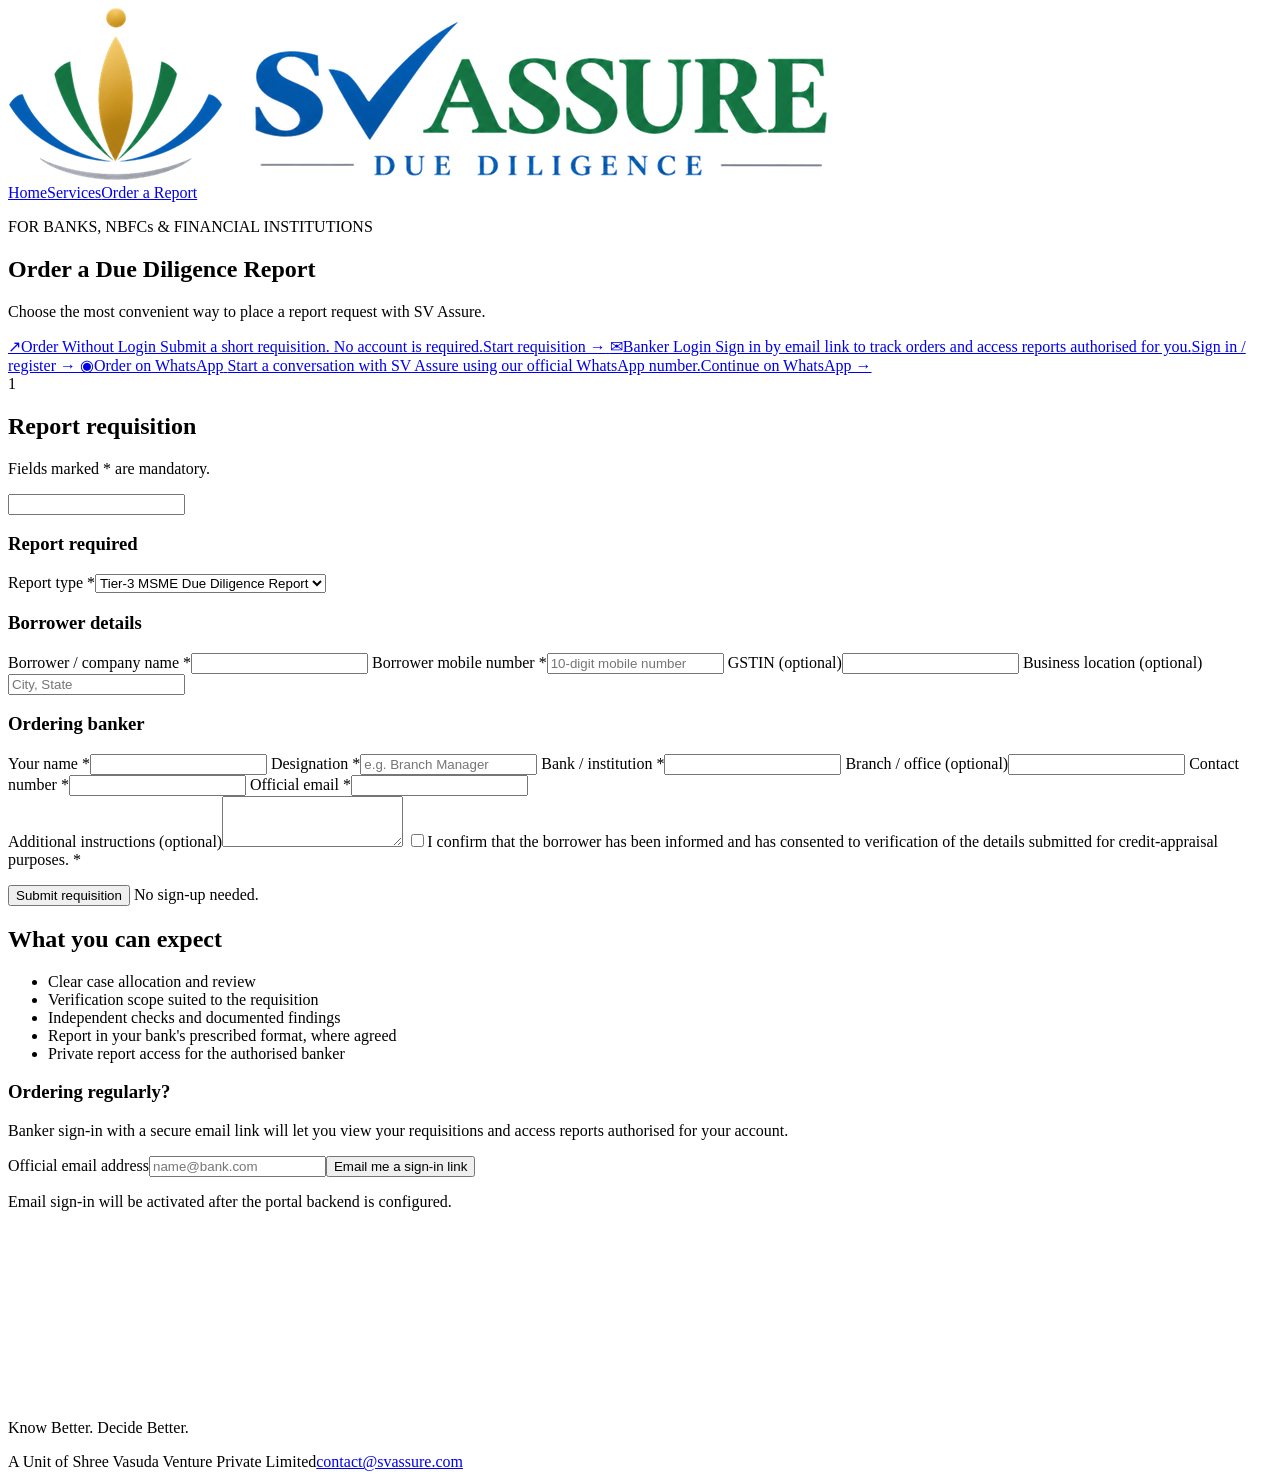
==== order-report/index.html @ 4f7fcf0b "Add SV Assure report ordering portal page" ====
<!doctype html>
<html lang="en">
<head>
<meta charset="utf-8">
<meta name="viewport" content="width=device-width,initial-scale=1">
<meta name="theme-color" content="#0B5CA5">
<title>Order a Report | SV Assure</title>
<meta name="description" content="Order an MSME due diligence report from SV Assure. For banks, NBFCs and financial institutions.">
<link rel="icon" href="../assets/mark.png">
<link rel="stylesheet" href="./portal.css">
</head>
<body>
<header class="site-header">
  <a class="brand" href="/" aria-label="SV Assure home"><img src="../assets/logo-h.png" alt="SV Assure"></a>
  <nav><a href="/">Home</a><a href="/services.html">Services</a><a class="nav-cta" href="/order-report/">Order a Report</a></nav>
</header>
<main>
  <section class="intro">
    <p class="eyebrow">FOR BANKS, NBFCs &amp; FINANCIAL INSTITUTIONS</p>
    <h1>Order a Due Diligence Report</h1>
    <p>Choose the most convenient way to place a report request with SV Assure.</p>
  </section>
  <section class="options" aria-label="Ordering options">
    <a class="option featured" href="#order-form">
      <span class="option-icon" aria-hidden="true">↗</span><span class="option-title">Order Without Login</span>
      <span class="option-copy">Submit a short requisition. No account is required.</span><span class="option-link">Start requisition →</span>
    </a>
    <a class="option" href="#banker-login">
      <span class="option-icon" aria-hidden="true">✉</span><span class="option-title">Banker Login</span>
      <span class="option-copy">Sign in by email link to track orders and access reports authorised for you.</span><span class="option-link">Sign in / register →</span>
    </a>
    <a class="option" href="https://wa.me/919974165193?text=Hello%20SV%20Assure%2C%20I%20would%20like%20to%20order%20a%20Tier-3%20MSME%20Due%20Diligence%20Report.%20Please%20guide%20me%20on%20the%20details%20required." target="_blank" rel="noopener">
      <span class="option-icon" aria-hidden="true">◉</span><span class="option-title">Order on WhatsApp</span>
      <span class="option-copy">Start a conversation with SV Assure using our official WhatsApp number.</span><span class="option-link">Continue on WhatsApp →</span>
    </a>
  </section>
  <section class="form-layout" id="order-form">
    <div class="form-card">
      <div class="section-heading"><span class="step">1</span><div><h2>Report requisition</h2><p>Fields marked * are mandatory.</p></div></div>
      <form id="requisition-form">
        <input class="hp" name="website" tabindex="-1" autocomplete="off" aria-hidden="true">
        <h3>Report required</h3>
        <label>Report type *<select name="reportType" required><option value="Tier-3 MSME Due Diligence Report">Tier-3 MSME Due Diligence Report</option></select></label>
        <h3>Borrower details</h3>
        <div class="fields">
          <label>Borrower / company name *<input name="borrowerName" required maxlength="200" autocomplete="organization"></label>
          <label>Borrower mobile number *<input name="borrowerMobile" required inputmode="tel" maxlength="16" placeholder="10-digit mobile number"></label>
          <label>GSTIN (optional)<input name="gstin" maxlength="15" autocapitalize="characters"></label>
          <label>Business location (optional)<input name="location" maxlength="180" placeholder="City, State"></label>
        </div>
        <h3>Ordering banker</h3>
        <div class="fields">
          <label>Your name *<input name="bankerName" required maxlength="120" autocomplete="name"></label>
          <label>Designation *<input name="designation" required maxlength="120" placeholder="e.g. Branch Manager"></label>
          <label>Bank / institution *<input name="bankName" required maxlength="160" autocomplete="organization"></label>
          <label>Branch / office (optional)<input name="branch" maxlength="160"></label>
          <label>Contact number *<input name="bankerMobile" required inputmode="tel" maxlength="16" autocomplete="tel"></label>
          <label>Official email *<input name="bankerEmail" type="email" required maxlength="200" autocomplete="email"></label>
        </div>
        <label>Additional instructions (optional)<textarea name="remarks" maxlength="1500" rows="3"></textarea></label>
        <label class="consent"><input type="checkbox" name="consent" required><span>I confirm that the borrower has been informed and has consented to verification of the details submitted for credit-appraisal purposes. *</span></label>
        <p id="form-message" class="form-message" role="status" aria-live="polite"></p>
        <button class="button primary" id="submit-button" type="submit">Submit requisition</button>
        <span class="subtext">No sign-up needed.</span>
      </form>
      <div id="success-panel" class="success-panel" hidden><span class="success-mark">✓</span><h2>Requisition received</h2><p>Your reference number is:</p><strong id="reference-number"></strong><p>SV Assure will review your request and contact you. Please retain the reference number.</p><a href="#order-form" class="button secondary" id="new-order">Place another order</a></div>
    </div>
    <aside class="side-card">
      <h2>What you can expect</h2>
      <ul><li>Clear case allocation and review</li><li>Verification scope suited to the requisition</li><li>Independent checks and documented findings</li><li>Report in your bank's prescribed format, where agreed</li><li>Private report access for the authorised banker</li></ul>
      <div class="login-box" id="banker-login"><h3>Ordering regularly?</h3><p>Banker sign-in with a secure email link will let you view your requisitions and access reports authorised for your account.</p><form id="login-form"><label>Official email address<input type="email" name="email" required placeholder="name@bank.com"></label><button class="button secondary" type="submit">Email me a sign-in link</button><p id="login-message" class="form-message" role="status" aria-live="polite"></p></form><p class="subtext">Email sign-in will be activated after the portal backend is configured.</p></div>
    </aside>
  </section>
</main>
<footer><img src="../assets/logo-h-white.png" alt="SV Assure"><p>Know Better. Decide Better.</p><span>A Unit of Shree Vasuda Venture Private Limited</span><a href="mailto:contact@svassure.com">contact@svassure.com</a></footer>
<script src="./portal.js" defer></script>
</body></html>
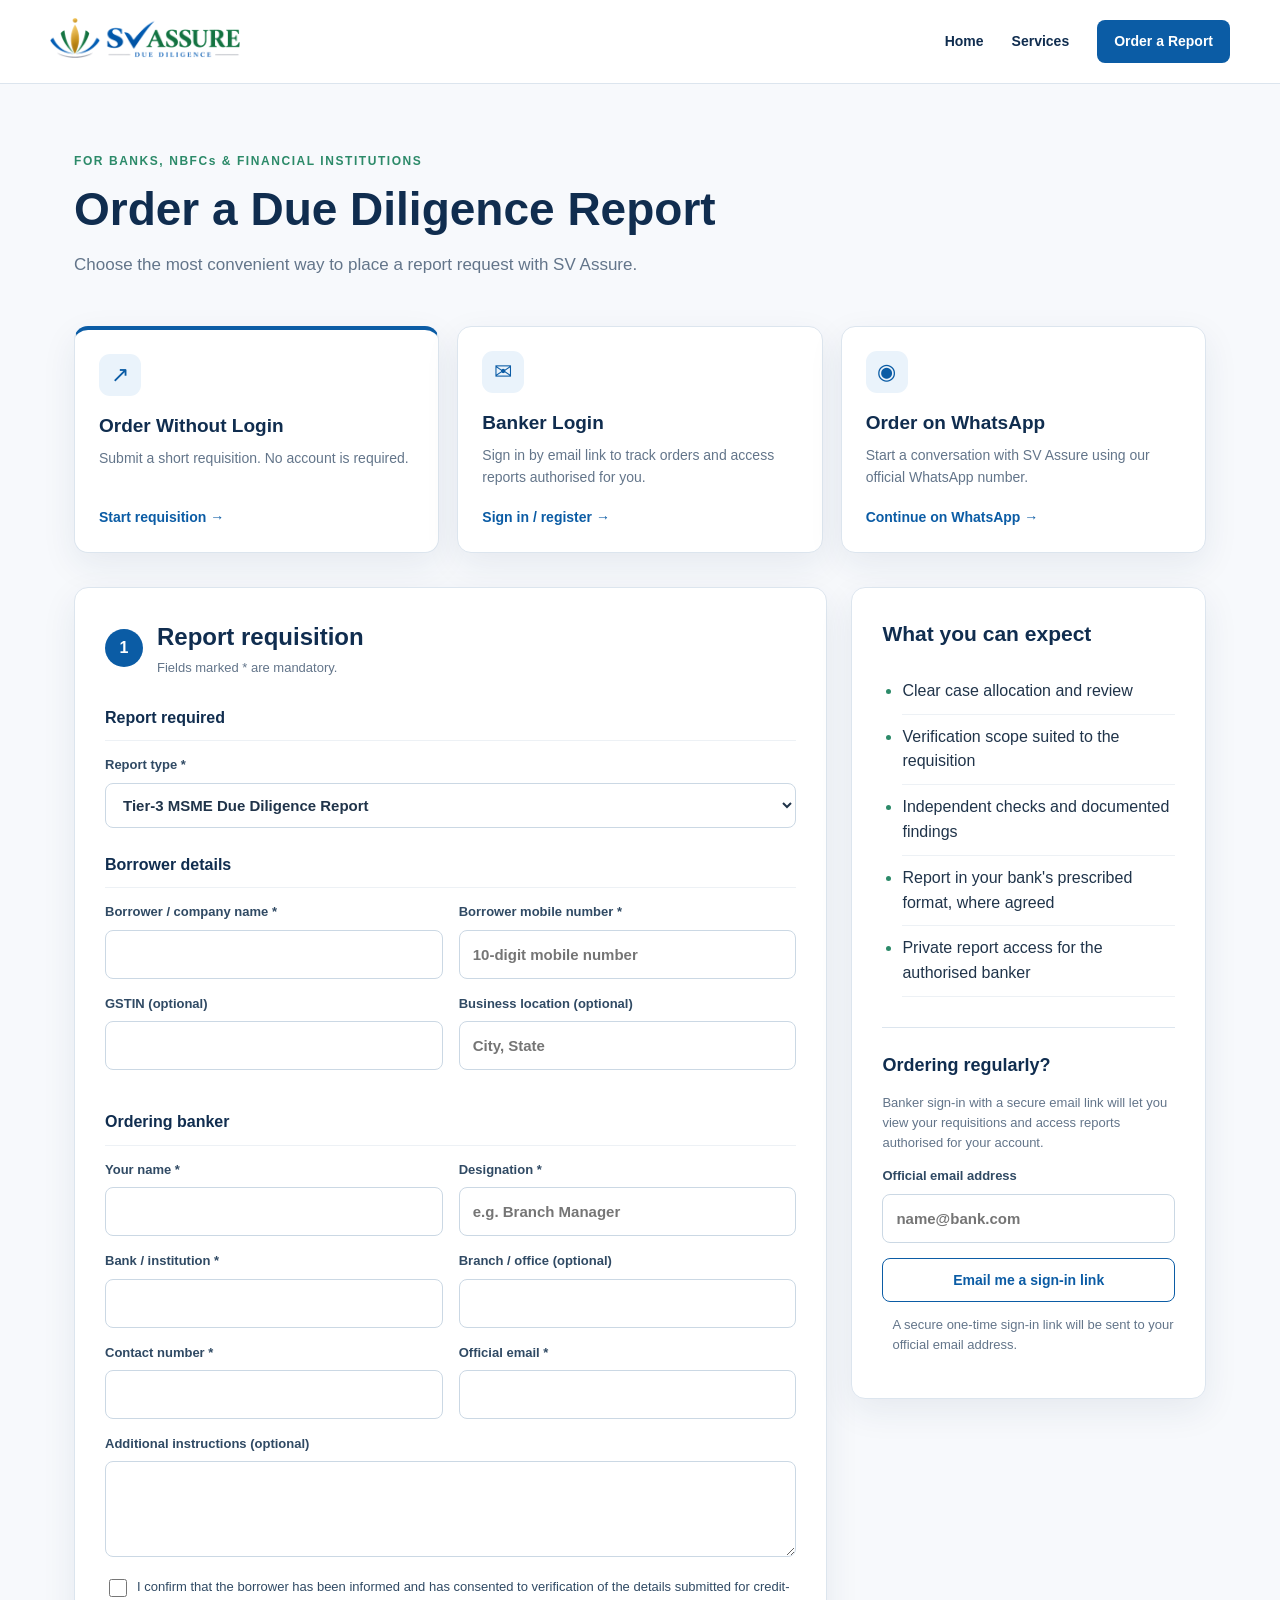
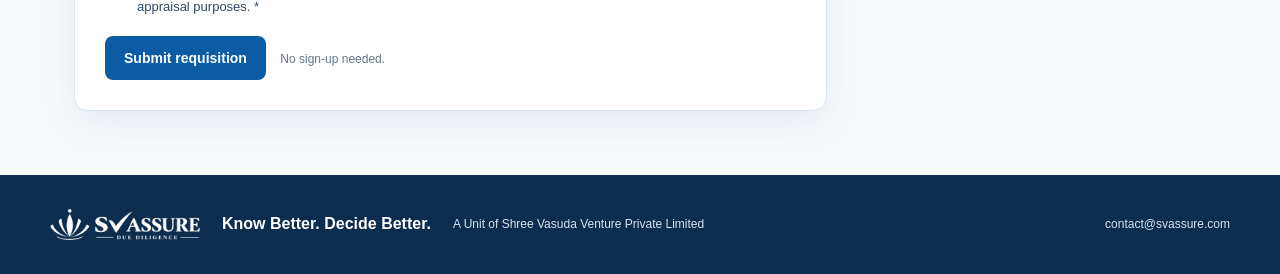
==== commit 0eefb113: "Update banker sign-in status copy" ====
--- a/order-report/index.html
+++ b/order-report/index.html
@@ -68,7 +68,7 @@
     <aside class="side-card">
       <h2>What you can expect</h2>
       <ul><li>Clear case allocation and review</li><li>Verification scope suited to the requisition</li><li>Independent checks and documented findings</li><li>Report in your bank's prescribed format, where agreed</li><li>Private report access for the authorised banker</li></ul>
-      <div class="login-box" id="banker-login"><h3>Ordering regularly?</h3><p>Banker sign-in with a secure email link will let you view your requisitions and access reports authorised for your account.</p><form id="login-form"><label>Official email address<input type="email" name="email" required placeholder="name@bank.com"></label><button class="button secondary" type="submit">Email me a sign-in link</button><p id="login-message" class="form-message" role="status" aria-live="polite"></p></form><p class="subtext">Email sign-in will be activated after the portal backend is configured.</p></div>
+      <div class="login-box" id="banker-login"><h3>Ordering regularly?</h3><p>Banker sign-in with a secure email link will let you view your requisitions and access reports authorised for your account.</p><form id="login-form"><label>Official email address<input type="email" name="email" required placeholder="name@bank.com"></label><button class="button secondary" type="submit">Email me a sign-in link</button><p id="login-message" class="form-message" role="status" aria-live="polite"></p></form><p class="subtext">A secure one-time sign-in link will be sent to your official email address.</p></div>
     </aside>
   </section>
 </main>
--- a/order-report/portal.css
+++ b/order-report/portal.css
@@ -0,0 +1 @@
+:root{--blue:#0b5ca5;--navy:#102d4f;--green:#2c8a69;--ink:#20344a;--muted:#63758a;--line:#dce5ee;--soft:#f4f8fb;--white:#fff;--shadow:0 12px 35px rgba(20,55,85,.08)}*{box-sizing:border-box}html{scroll-behavior:smooth}body{margin:0;color:var(--ink);font-family:Arial,Helvetica,sans-serif;background:#f7f9fc;line-height:1.55}.site-header{height:84px;background:#fff;border-bottom:1px solid var(--line);display:flex;align-items:center;justify-content:space-between;padding:0 max(24px,calc((100vw - 1180px)/2));gap:24px}.brand img{width:190px;max-height:54px;object-fit:contain;object-position:left center}.site-header nav{display:flex;align-items:center;gap:28px}.site-header nav a{color:var(--navy);font-weight:600;text-decoration:none;font-size:14px}.site-header nav .nav-cta{background:var(--blue);color:white;border-radius:8px;padding:11px 17px}.intro{max-width:1180px;margin:0 auto;padding:56px 24px 30px}.eyebrow{font-size:12px;letter-spacing:.13em;color:var(--green);font-weight:700}.intro h1{font-size:clamp(30px,4vw,46px);line-height:1.15;color:var(--navy);margin:12px 0}.intro>p:last-child{color:var(--muted);font-size:17px;max-width:700px}.options{max-width:1180px;margin:0 auto;padding:0 24px 34px;display:grid;grid-template-columns:repeat(3,1fr);gap:18px}.option{background:#fff;border:1px solid var(--line);border-radius:14px;padding:24px;display:flex;flex-direction:column;align-items:flex-start;min-height:218px;text-decoration:none;color:inherit;box-shadow:var(--shadow);transition:transform .15s,border-color .15s}.option:hover{transform:translateY(-2px);border-color:#8db4d8}.option.featured{border-top:4px solid var(--blue)}.option-icon{width:42px;height:42px;border-radius:11px;background:#eaf3fb;color:var(--blue);display:grid;place-items:center;font-size:22px;margin-bottom:15px}.option-title{font-size:19px;font-weight:700;color:var(--navy)}.option-copy{font-size:14px;color:var(--muted);margin-top:8px}.option-link{font-size:14px;font-weight:700;color:var(--blue);margin-top:auto;padding-top:18px}.form-layout{max-width:1180px;margin:0 auto;padding:0 24px 64px;display:grid;grid-template-columns:minmax(0,1.7fr) minmax(280px,.8fr);gap:24px;align-items:start}.form-card,.side-card{background:#fff;border:1px solid var(--line);border-radius:14px;box-shadow:var(--shadow);padding:30px}.section-heading{display:flex;gap:14px;align-items:center;margin-bottom:28px}.step{width:38px;height:38px;display:grid;place-items:center;background:var(--blue);color:white;border-radius:50%;font-weight:700}.section-heading h2{font-size:24px;color:var(--navy);margin:0}.section-heading p{margin:2px 0 0;color:var(--muted);font-size:13px}form h3{font-size:16px;color:var(--navy);margin:25px 0 14px;padding-bottom:10px;border-bottom:1px solid #edf1f5}label{display:flex;flex-direction:column;gap:7px;font-size:13px;font-weight:700;color:#304a64;margin-bottom:15px}input,select,textarea{font:inherit;font-size:15px;color:var(--ink);padding:12px 13px;border:1px solid #cbd8e4;border-radius:8px;background:white;width:100%;min-width:0}input:focus,select:focus,textarea:focus{outline:3px solid #d9ebfb;border-color:var(--blue)}.fields{display:grid;grid-template-columns:repeat(2,minmax(0,1fr));gap:0 16px}.consent{display:flex;flex-direction:row;align-items:flex-start;font-weight:400;font-size:13px;line-height:1.5;margin:20px 0}.consent input{width:18px;height:18px;margin-top:2px;flex:0 0 18px}.button{display:inline-flex;align-items:center;justify-content:center;min-height:44px;padding:11px 18px;border-radius:8px;border:1px solid transparent;text-decoration:none;font-weight:700;font-size:14px;cursor:pointer}.primary{background:var(--blue);color:white}.primary:hover{background:#084d8b}.secondary{background:#fff;color:var(--blue);border-color:var(--blue)}.secondary:hover{background:#eff7ff}.subtext{font-size:12px;color:var(--muted);margin-left:10px}.form-message{font-size:13px;color:var(--muted);margin:10px 0}.form-message.error{color:#b42318}.form-message.success{color:#18794e}.hp{position:absolute!important;left:-10000px!important;opacity:0!important}.side-card{position:sticky;top:20px}.side-card h2{font-size:21px;color:var(--navy);margin:0 0 18px}.side-card ul{padding-left:20px;margin:0}.side-card li{padding:10px 0;border-bottom:1px solid #edf1f5}.side-card li::marker{color:var(--green)}.login-box{margin-top:30px;padding-top:24px;border-top:1px solid var(--line)}.login-box h3{margin:0;color:var(--navy);font-size:18px}.login-box p{font-size:13px;color:var(--muted)}.login-box .button{width:100%}.success-panel{text-align:center;padding:24px 8px}.success-panel h2{color:var(--navy)}.success-panel strong{display:block;color:var(--blue);font-size:24px;letter-spacing:.05em;margin:10px} .success-mark{display:inline-grid;place-items:center;width:50px;height:50px;border-radius:50%;background:#e7f7ef;color:#18794e;font-size:28px}footer{background:#0d2d4f;color:#fff;padding:34px max(24px,calc((100vw - 1180px)/2));display:flex;align-items:center;gap:22px;flex-wrap:wrap}footer img{width:150px;max-height:45px;object-fit:contain}footer p{margin:0;font-weight:700}footer span,footer a{font-size:12px;color:#d6e3ef;text-decoration:none}footer a{margin-left:auto}.hidden{display:none!important}@media(max-width:850px){.options{grid-template-columns:1fr}.option{min-height:180px}.form-layout{grid-template-columns:1fr}.side-card{position:static}.site-header{padding:12px 20px;height:auto;flex-wrap:wrap}.site-header nav{gap:14px;flex-wrap:wrap}.brand img{width:160px}.intro{padding-top:36px}}@media(max-width:520px){.fields{grid-template-columns:1fr}.form-card,.side-card{padding:20px}.site-header nav a{font-size:12px}.site-header nav{gap:10px}.intro,.options,.form-layout{padding-left:16px;padding-right:16px}footer{padding:28px 20px}footer a{margin-left:0;width:100%}}
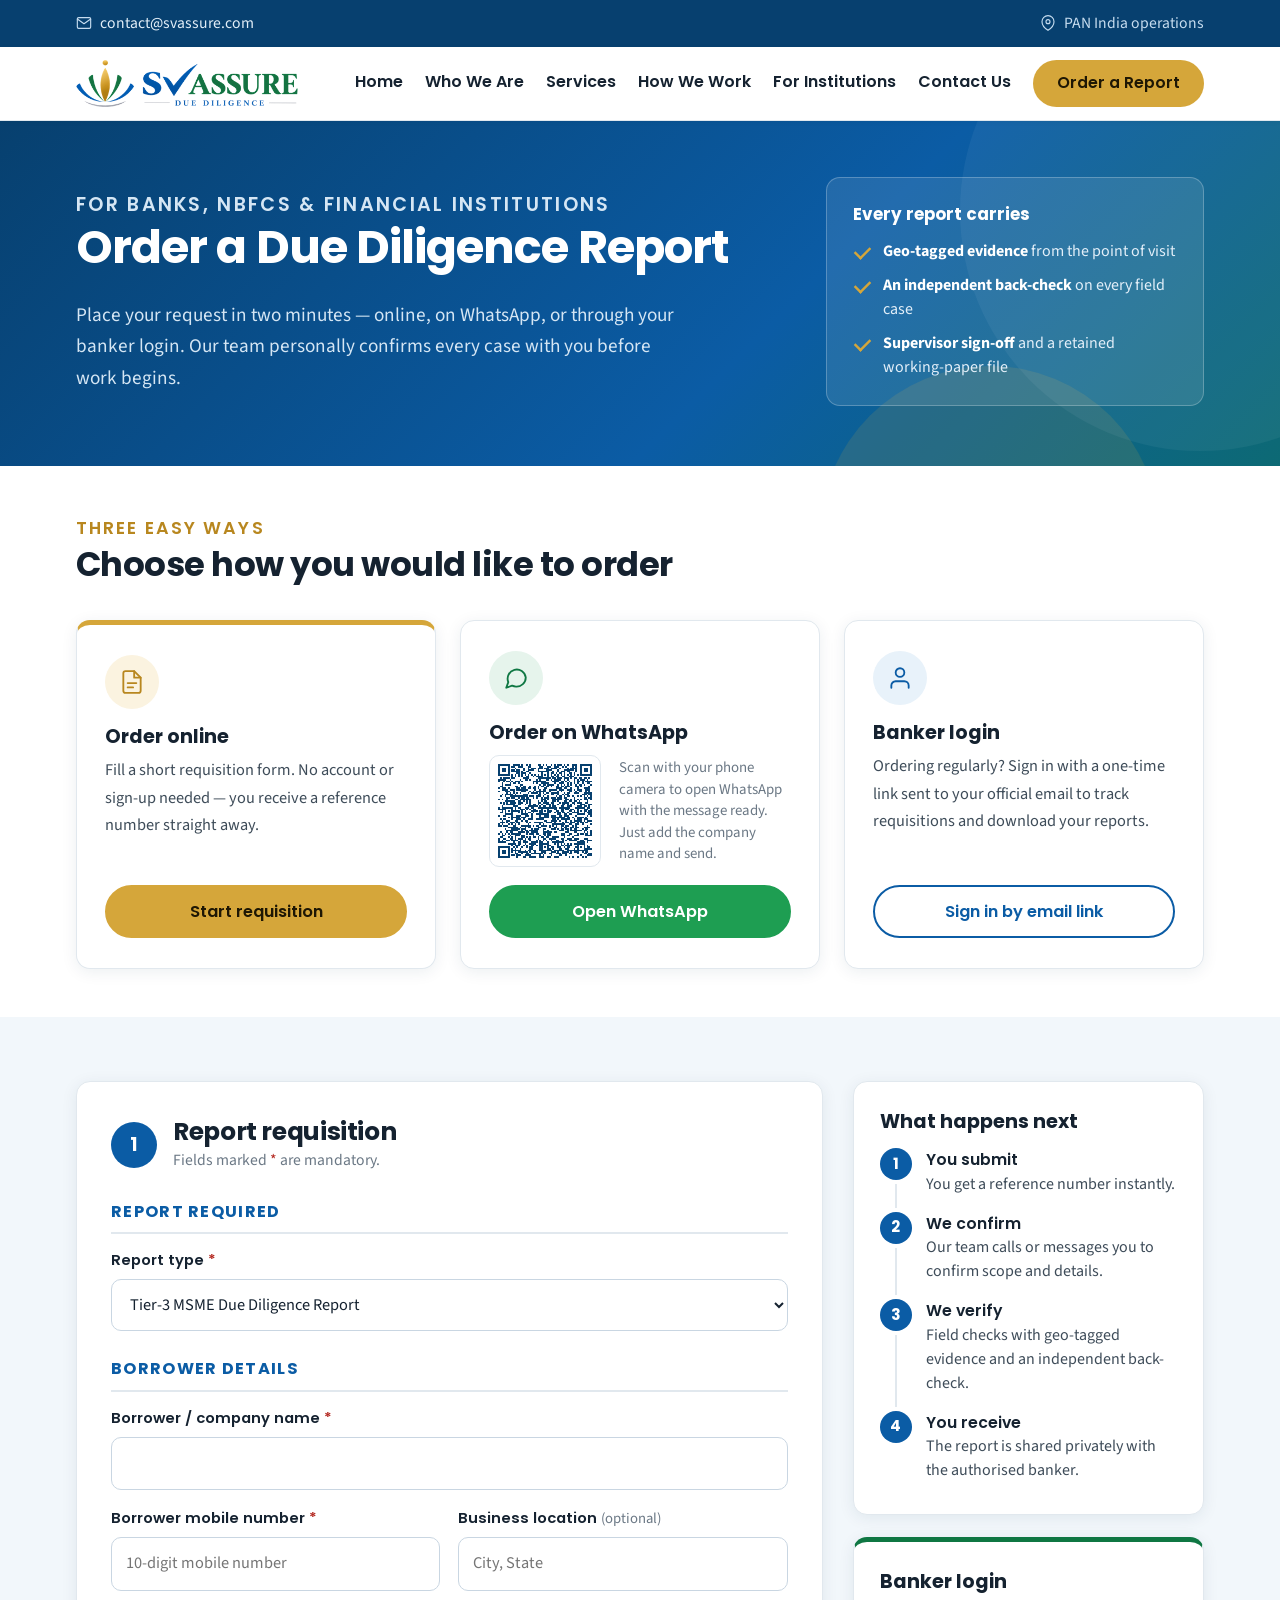
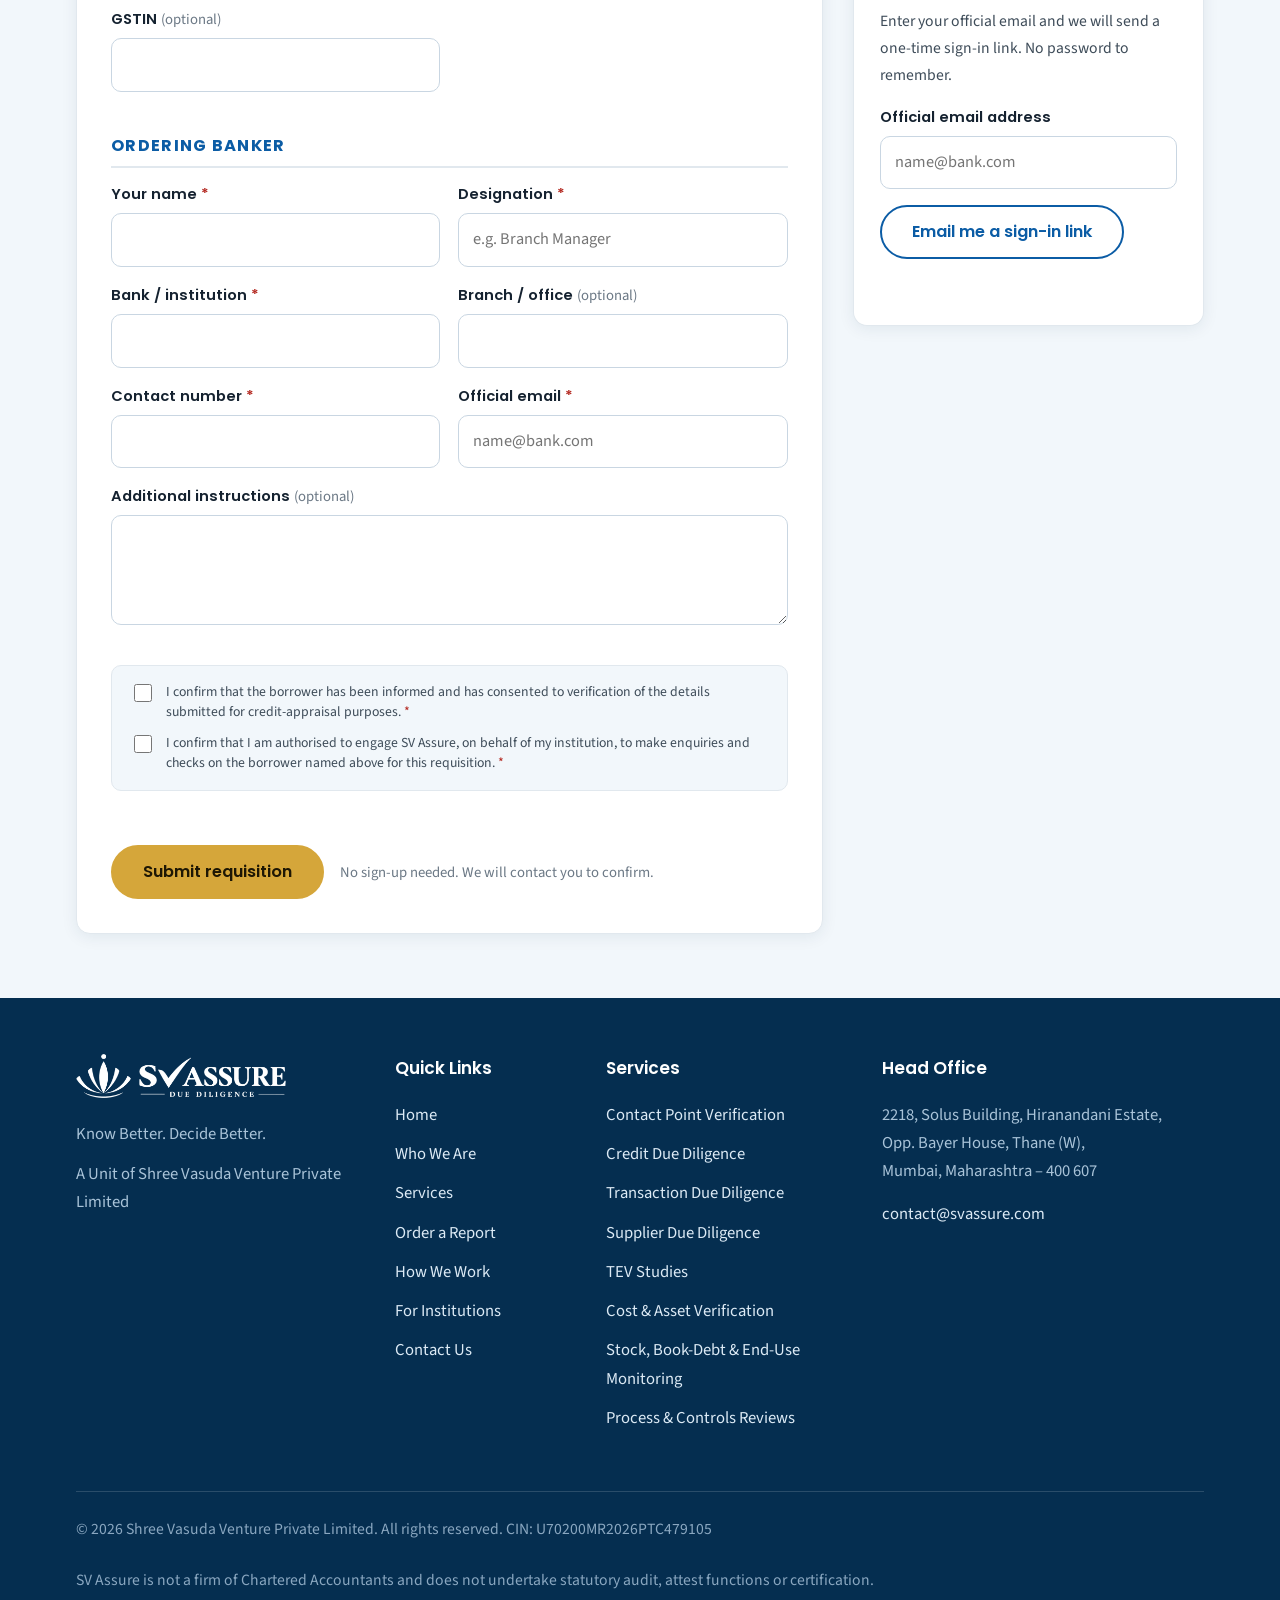
==== commit 173cf405: "Phase 1: simpler ordering, authority confirmation, WhatsApp QR, themed portal - Add "Order a Report"" ====
--- a/order-report/index.html
+++ b/order-report/index.html
@@ -5,73 +5,214 @@
 <meta name="viewport" content="width=device-width,initial-scale=1">
 <meta name="theme-color" content="#0B5CA5">
 <title>Order a Report | SV Assure</title>
-<meta name="description" content="Order an MSME due diligence report from SV Assure. For banks, NBFCs and financial institutions.">
-<link rel="icon" href="../assets/mark.png">
-<link rel="stylesheet" href="./portal.css">
+<meta name="description" content="Order a Tier-3 MSME due diligence report from SV Assure. For banks, NBFCs and financial institutions.">
+<link rel="icon" href="/assets/mark.png">
+<link rel="preconnect" href="https://fonts.googleapis.com">
+<link rel="preconnect" href="https://fonts.gstatic.com" crossorigin>
+<link href="https://fonts.googleapis.com/css2?family=Poppins:wght@500;600;700&family=Source+Sans+3:wght@400;500;600;700&display=swap" rel="stylesheet">
+<link rel="stylesheet" href="/order-report/portal.css">
+<meta name="sv-assure-turnstile-sitekey" content="">
 </head>
 <body>
-<header class="site-header">
-  <a class="brand" href="/" aria-label="SV Assure home"><img src="../assets/logo-h.png" alt="SV Assure"></a>
-  <nav><a href="/">Home</a><a href="/services.html">Services</a><a class="nav-cta" href="/order-report/">Order a Report</a></nav>
+<div class="topbar">
+  <div class="topbar-in">
+    <span><svg viewBox="0 0 24 24" fill="none" stroke="currentColor" stroke-width="1.7" stroke-linecap="round" stroke-linejoin="round" aria-hidden="true"><path d="M4 4h16a2 2 0 0 1 2 2v12a2 2 0 0 1-2 2H4a2 2 0 0 1-2-2V6a2 2 0 0 1 2-2z"/><path d="M22 6l-10 7L2 6"/></svg><a href="mailto:contact@svassure.com">contact@svassure.com</a></span>
+    <span class="r"><svg viewBox="0 0 24 24" fill="none" stroke="currentColor" stroke-width="1.7" stroke-linecap="round" stroke-linejoin="round" aria-hidden="true"><path d="M21 10c0 7-9 13-9 13s-9-6-9-13a9 9 0 0 1 18 0z"/><path d="M12 13a3 3 0 1 0 0-6 3 3 0 0 0 0 6z"/></svg>PAN India operations</span>
+  </div>
+</div>
+<header class="site">
+  <div class="head-in">
+    <a class="brand" href="/"><img src="/assets/logo-h.png" alt="SV Assure &ndash; Due Diligence"></a>
+    <button class="burger" aria-label="Open menu" aria-expanded="false">&#9776;</button>
+    <nav class="main"><a href="/">Home</a><a href="/about.html">Who We Are</a><a href="/services.html">Services</a><a href="/how-we-work.html">How We Work</a><a href="/institutions.html">For Institutions</a><a href="/contact.html">Contact Us</a><a class="btn btn-gold" href="/order-report/">Order a Report</a></nav>
+  </div>
 </header>
 <main>
-  <section class="intro">
-    <p class="eyebrow">FOR BANKS, NBFCs &amp; FINANCIAL INSTITUTIONS</p>
-    <h1>Order a Due Diligence Report</h1>
-    <p>Choose the most convenient way to place a report request with SV Assure.</p>
-  </section>
-  <section class="options" aria-label="Ordering options">
-    <a class="option featured" href="#order-form">
-      <span class="option-icon" aria-hidden="true">↗</span><span class="option-title">Order Without Login</span>
-      <span class="option-copy">Submit a short requisition. No account is required.</span><span class="option-link">Start requisition →</span>
-    </a>
-    <a class="option" href="#banker-login">
-      <span class="option-icon" aria-hidden="true">✉</span><span class="option-title">Banker Login</span>
-      <span class="option-copy">Sign in by email link to track orders and access reports authorised for you.</span><span class="option-link">Sign in / register →</span>
-    </a>
-    <a class="option" href="https://wa.me/919974165193?text=Hello%20SV%20Assure%2C%20I%20would%20like%20to%20order%20a%20Tier-3%20MSME%20Due%20Diligence%20Report.%20Please%20guide%20me%20on%20the%20details%20required." target="_blank" rel="noopener">
-      <span class="option-icon" aria-hidden="true">◉</span><span class="option-title">Order on WhatsApp</span>
-      <span class="option-copy">Start a conversation with SV Assure using our official WhatsApp number.</span><span class="option-link">Continue on WhatsApp →</span>
-    </a>
-  </section>
-  <section class="form-layout" id="order-form">
-    <div class="form-card">
-      <div class="section-heading"><span class="step">1</span><div><h2>Report requisition</h2><p>Fields marked * are mandatory.</p></div></div>
-      <form id="requisition-form">
-        <input class="hp" name="website" tabindex="-1" autocomplete="off" aria-hidden="true">
-        <h3>Report required</h3>
-        <label>Report type *<select name="reportType" required><option value="Tier-3 MSME Due Diligence Report">Tier-3 MSME Due Diligence Report</option></select></label>
-        <h3>Borrower details</h3>
-        <div class="fields">
-          <label>Borrower / company name *<input name="borrowerName" required maxlength="200" autocomplete="organization"></label>
-          <label>Borrower mobile number *<input name="borrowerMobile" required inputmode="tel" maxlength="16" placeholder="10-digit mobile number"></label>
-          <label>GSTIN (optional)<input name="gstin" maxlength="15" autocapitalize="characters"></label>
-          <label>Business location (optional)<input name="location" maxlength="180" placeholder="City, State"></label>
-        </div>
-        <h3>Ordering banker</h3>
-        <div class="fields">
-          <label>Your name *<input name="bankerName" required maxlength="120" autocomplete="name"></label>
-          <label>Designation *<input name="designation" required maxlength="120" placeholder="e.g. Branch Manager"></label>
-          <label>Bank / institution *<input name="bankName" required maxlength="160" autocomplete="organization"></label>
-          <label>Branch / office (optional)<input name="branch" maxlength="160"></label>
-          <label>Contact number *<input name="bankerMobile" required inputmode="tel" maxlength="16" autocomplete="tel"></label>
-          <label>Official email *<input name="bankerEmail" type="email" required maxlength="200" autocomplete="email"></label>
-        </div>
-        <label>Additional instructions (optional)<textarea name="remarks" maxlength="1500" rows="3"></textarea></label>
-        <label class="consent"><input type="checkbox" name="consent" required><span>I confirm that the borrower has been informed and has consented to verification of the details submitted for credit-appraisal purposes. *</span></label>
-        <p id="form-message" class="form-message" role="status" aria-live="polite"></p>
-        <button class="button primary" id="submit-button" type="submit">Submit requisition</button>
-        <span class="subtext">No sign-up needed.</span>
-      </form>
-      <div id="success-panel" class="success-panel" hidden><span class="success-mark">✓</span><h2>Requisition received</h2><p>Your reference number is:</p><strong id="reference-number"></strong><p>SV Assure will review your request and contact you. Please retain the reference number.</p><a href="#order-form" class="button secondary" id="new-order">Place another order</a></div>
-    </div>
-    <aside class="side-card">
-      <h2>What you can expect</h2>
-      <ul><li>Clear case allocation and review</li><li>Verification scope suited to the requisition</li><li>Independent checks and documented findings</li><li>Report in your bank's prescribed format, where agreed</li><li>Private report access for the authorised banker</li></ul>
-      <div class="login-box" id="banker-login"><h3>Ordering regularly?</h3><p>Banker sign-in with a secure email link will let you view your requisitions and access reports authorised for your account.</p><form id="login-form"><label>Official email address<input type="email" name="email" required placeholder="name@bank.com"></label><button class="button secondary" type="submit">Email me a sign-in link</button><p id="login-message" class="form-message" role="status" aria-live="polite"></p></form><p class="subtext">A secure one-time sign-in link will be sent to your official email address.</p></div>
-    </aside>
-  </section>
+
+<section class="hero">
+  <div class="wrap">
+    <div class="hero-grid">
+      <div>
+        <p class="eyebrow">For Banks, NBFCs &amp; Financial Institutions</p>
+        <h1>Order a Due Diligence Report</h1>
+        <p>Place your request in two minutes &mdash; online, on WhatsApp, or through your banker login. Our team personally confirms every case with you before work begins.</p>
+      </div>
+      <div class="hero-card">
+        <h3>Every report carries</h3>
+        <ul>
+          <li><b style="color:#fff">Geo-tagged evidence</b> from the point of visit</li>
+          <li><b style="color:#fff">An independent back-check</b> on every field case</li>
+          <li><b style="color:#fff">Supervisor sign-off</b> and a retained working-paper file</li>
+        </ul>
+      </div>
+    </div>
+  </div>
+</section>
+
+<section class="tight">
+  <div class="wrap">
+    <div class="sec-head"><p class="eyebrow">Three easy ways</p><h2>Choose how you would like to order</h2></div>
+    <div class="choices">
+      <div class="choice main">
+        <div class="ico"><svg viewBox="0 0 24 24" fill="none" stroke="currentColor" stroke-width="1.7" stroke-linecap="round" stroke-linejoin="round" aria-hidden="true"><path d="M14 2H6a2 2 0 0 0-2 2v16a2 2 0 0 0 2 2h12a2 2 0 0 0 2-2V8z"/><path d="M14 2v6h6"/><path d="M8 13h8M8 17h5"/></svg></div>
+        <h3>Order online</h3>
+        <p>Fill a short requisition form. No account or sign-up needed &mdash; you receive a reference number straight away.</p>
+        <a class="btn btn-gold go" href="#order-form">Start requisition</a>
+      </div>
+      <div class="choice wa">
+        <div class="ico"><svg viewBox="0 0 24 24" fill="none" stroke="currentColor" stroke-width="1.7" stroke-linecap="round" stroke-linejoin="round" aria-hidden="true"><path d="M21 11.5a8.4 8.4 0 0 1-9 8.4 8.6 8.6 0 0 1-3.6-.8L3 21l1.9-5.2A8.4 8.4 0 1 1 21 11.5z"/></svg></div>
+        <h3>Order on WhatsApp</h3>
+        <div class="qr-row">
+          <img src="/order-report/whatsapp-order-qr.svg" width="112" height="112" alt="QR code: scan to start a WhatsApp chat with SV Assure">
+          <span>Scan with your phone camera to open WhatsApp with the message ready. Just add the company name and send.</span>
+        </div>
+        <a class="btn btn-wa go" href="https://wa.me/919974165193?text=Hello%20SV%20Assure%20Team%2C%20I%20want%20to%20order%20a%20Tier-3%20MSME%20Due%20Diligence%20report%20on%20" target="_blank" rel="noopener">Open WhatsApp</a>
+      </div>
+      <div class="choice">
+        <div class="ico"><svg viewBox="0 0 24 24" fill="none" stroke="currentColor" stroke-width="1.7" stroke-linecap="round" stroke-linejoin="round" aria-hidden="true"><path d="M20 21v-2a4 4 0 0 0-4-4H8a4 4 0 0 0-4 4v2"/><circle cx="12" cy="7" r="4"/></svg></div>
+        <h3>Banker login</h3>
+        <p>Ordering regularly? Sign in with a one-time link sent to your official email to track requisitions and download your reports.</p>
+        <a class="btn btn-outline go" href="#banker-login">Sign in by email link</a>
+      </div>
+    </div>
+  </div>
+</section>
+
+<section class="wash" id="order-form">
+  <div class="wrap">
+    <div class="form-layout">
+      <div class="card">
+        <div id="form-panel">
+          <div class="card-head"><span class="n">1</span><div><h2>Report requisition</h2><p>Fields marked <span style="color:var(--danger)">*</span> are mandatory.</p></div></div>
+          <form id="requisition-form" novalidate>
+            <input class="hp" name="website" tabindex="-1" autocomplete="off" aria-hidden="true">
+            <div class="group">
+              <h3>Report required</h3>
+              <label class="f">Report type <span class="req">*</span>
+                <select name="reportType" required><option value="Tier-3 MSME Due Diligence Report">Tier-3 MSME Due Diligence Report</option></select>
+              </label>
+            </div>
+            <div class="group">
+              <h3>Borrower details</h3>
+              <div class="fields">
+                <label class="f full">Borrower / company name <span class="req">*</span><input name="borrowerName" required maxlength="200" autocomplete="off"></label>
+                <label class="f">Borrower mobile number <span class="req">*</span><input name="borrowerMobile" required inputmode="tel" maxlength="16" placeholder="10-digit mobile number"></label>
+                <label class="f">Business location <span class="opt">(optional)</span><input name="location" maxlength="180" placeholder="City, State"></label>
+                <label class="f">GSTIN <span class="opt">(optional)</span><input name="gstin" maxlength="15" autocapitalize="characters"></label>
+              </div>
+            </div>
+            <div class="group">
+              <h3>Ordering banker</h3>
+              <div class="fields">
+                <label class="f">Your name <span class="req">*</span><input name="bankerName" required maxlength="120" autocomplete="name"></label>
+                <label class="f">Designation <span class="req">*</span><input name="designation" required maxlength="120" placeholder="e.g. Branch Manager"></label>
+                <label class="f">Bank / institution <span class="req">*</span><input name="bankName" required maxlength="160" autocomplete="organization"></label>
+                <label class="f">Branch / office <span class="opt">(optional)</span><input name="branch" maxlength="160"></label>
+                <label class="f">Contact number <span class="req">*</span><input name="bankerMobile" required inputmode="tel" maxlength="16" autocomplete="tel"></label>
+                <label class="f">Official email <span class="req">*</span><input name="bankerEmail" type="email" required maxlength="200" autocomplete="email" placeholder="name@bank.com"></label>
+                <label class="f full">Additional instructions <span class="opt">(optional)</span><textarea name="remarks" maxlength="1500" rows="3"></textarea></label>
+              </div>
+            </div>
+            <div class="confirm-box">
+              <label class="tick"><input type="checkbox" name="consent" required><span>I confirm that the borrower has been informed and has consented to verification of the details submitted for credit-appraisal purposes. <span class="req" style="color:var(--danger)">*</span></span></label>
+              <label class="tick"><input type="checkbox" name="authority" required><span>I confirm that I am authorised to engage SV Assure, on behalf of my institution, to make enquiries and checks on the borrower named above for this requisition. <span class="req" style="color:var(--danger)">*</span></span></label>
+            </div>
+            <div id="turnstile-box" class="cf-turnstile"></div>
+            <p id="form-message" class="form-message" role="status" aria-live="polite"></p>
+            <div class="submit-row">
+              <button class="btn btn-gold" id="submit-button" type="submit">Submit requisition</button>
+              <span class="subtext">No sign-up needed. We will contact you to confirm.</span>
+            </div>
+          </form>
+        </div>
+        <div id="success-panel" class="success" hidden>
+          <div class="tickmark">&#10003;</div>
+          <h2>Requisition received</h2>
+          <p>Your reference number is</p>
+          <strong class="ref" id="reference-number"></strong>
+          <p>A confirmation has been emailed to you. Our team will contact you shortly to confirm the details. Please keep the reference number handy.</p>
+          <a href="#order-form" class="btn btn-outline" id="new-order">Place another requisition</a>
+        </div>
+      </div>
+
+      <aside class="side">
+        <div class="card">
+          <h3>What happens next</h3>
+          <ol class="flow">
+            <li><b>You submit</b>You get a reference number instantly.</li>
+            <li><b>We confirm</b>Our team calls or messages you to confirm scope and details.</li>
+            <li><b>We verify</b>Field checks with geo-tagged evidence and an independent back-check.</li>
+            <li><b>You receive</b>The report is shared privately with the authorised banker.</li>
+          </ol>
+        </div>
+        <div class="card login-box" id="banker-login">
+          <h3>Banker login</h3>
+          <p>Enter your official email and we will send a one-time sign-in link. No password to remember.</p>
+          <form id="login-form" novalidate>
+            <label class="f">Official email address<input type="email" name="email" required placeholder="name@bank.com" autocomplete="email"></label>
+            <button class="btn btn-outline" type="submit">Email me a sign-in link</button>
+            <p id="login-message" class="form-message" role="status" aria-live="polite"></p>
+          </form>
+        </div>
+      </aside>
+    </div>
+  </div>
+</section>
+
 </main>
-<footer><img src="../assets/logo-h-white.png" alt="SV Assure"><p>Know Better. Decide Better.</p><span>A Unit of Shree Vasuda Venture Private Limited</span><a href="mailto:contact@svassure.com">contact@svassure.com</a></footer>
-<script src="./portal.js" defer></script>
-</body></html>+<footer class="site">
+  <div class="wrap">
+    <div class="fgrid">
+      <div>
+        <img class="flogo" src="/assets/logo-h-white.png" alt="SV Assure">
+        <p style="margin:0 0 12px">Know Better. Decide Better.</p>
+        <p style="margin:0">A Unit of Shree Vasuda Venture Private Limited</p>
+      </div>
+      <div>
+        <h5>Quick Links</h5>
+        <ul>
+          <li><a href="/">Home</a></li>
+          <li><a href="/about.html">Who We Are</a></li>
+          <li><a href="/services.html">Services</a></li>
+          <li><a href="/order-report/">Order a Report</a></li>
+          <li><a href="/how-we-work.html">How We Work</a></li>
+          <li><a href="/institutions.html">For Institutions</a></li>
+          <li><a href="/contact.html">Contact Us</a></li>
+        </ul>
+      </div>
+      <div>
+        <h5>Services</h5>
+        <ul>
+          <li><a href="/services.html#cpv">Contact Point Verification</a></li>
+          <li><a href="/services.html#credit">Credit Due Diligence</a></li>
+          <li><a href="/services.html#transaction">Transaction Due Diligence</a></li>
+          <li><a href="/services.html#supplier">Supplier Due Diligence</a></li>
+          <li><a href="/services.html#tev">TEV Studies</a></li>
+          <li><a href="/services.html#cost">Cost &amp; Asset Verification</a></li>
+          <li><a href="/services.html#stock">Stock, Book-Debt &amp; End-Use Monitoring</a></li>
+          <li><a href="/services.html#process">Process &amp; Controls Reviews</a></li>
+        </ul>
+      </div>
+      <div>
+        <h5>Head Office</h5>
+        <p style="margin:0 0 14px">2218, Solus Building, Hiranandani Estate,<br>Opp. Bayer House, Thane (W),<br>Mumbai, Maharashtra &ndash; 400 607</p>
+        <p style="margin:0"><a href="mailto:contact@svassure.com">contact@svassure.com</a></p>
+      </div>
+    </div>
+    <div class="fbot">
+      <span>&copy; <span id="yr">2026</span> Shree Vasuda Venture Private Limited. All rights reserved. CIN: U70200MR2026PTC479105</span>
+      <span>SV Assure is not a firm of Chartered Accountants and does not undertake statutory audit, attest functions or certification.</span>
+    </div>
+  </div>
+</footer>
+<script src="/order-report/api-config.js"></script>
+<script src="/order-report/portal.js"></script>
+<script>
+(function(){
+  var b=document.querySelector('.burger'), n=document.querySelector('nav.main');
+  if(b){b.addEventListener('click',function(){var o=n.classList.toggle('open');b.setAttribute('aria-expanded',o?'true':'false');b.innerHTML=o?'&#10005;':'&#9776;';});}
+  var y=document.getElementById('yr'); if(y){y.textContent=new Date().getFullYear();}
+})();
+</script>
+</body>
+</html>
--- a/order-report/portal.css
+++ b/order-report/portal.css
@@ -1 +1,206 @@
-:root{--blue:#0b5ca5;--navy:#102d4f;--green:#2c8a69;--ink:#20344a;--muted:#63758a;--line:#dce5ee;--soft:#f4f8fb;--white:#fff;--shadow:0 12px 35px rgba(20,55,85,.08)}*{box-sizing:border-box}html{scroll-behavior:smooth}body{margin:0;color:var(--ink);font-family:Arial,Helvetica,sans-serif;background:#f7f9fc;line-height:1.55}.site-header{height:84px;background:#fff;border-bottom:1px solid var(--line);display:flex;align-items:center;justify-content:space-between;padding:0 max(24px,calc((100vw - 1180px)/2));gap:24px}.brand img{width:190px;max-height:54px;object-fit:contain;object-position:left center}.site-header nav{display:flex;align-items:center;gap:28px}.site-header nav a{color:var(--navy);font-weight:600;text-decoration:none;font-size:14px}.site-header nav .nav-cta{background:var(--blue);color:white;border-radius:8px;padding:11px 17px}.intro{max-width:1180px;margin:0 auto;padding:56px 24px 30px}.eyebrow{font-size:12px;letter-spacing:.13em;color:var(--green);font-weight:700}.intro h1{font-size:clamp(30px,4vw,46px);line-height:1.15;color:var(--navy);margin:12px 0}.intro>p:last-child{color:var(--muted);font-size:17px;max-width:700px}.options{max-width:1180px;margin:0 auto;padding:0 24px 34px;display:grid;grid-template-columns:repeat(3,1fr);gap:18px}.option{background:#fff;border:1px solid var(--line);border-radius:14px;padding:24px;display:flex;flex-direction:column;align-items:flex-start;min-height:218px;text-decoration:none;color:inherit;box-shadow:var(--shadow);transition:transform .15s,border-color .15s}.option:hover{transform:translateY(-2px);border-color:#8db4d8}.option.featured{border-top:4px solid var(--blue)}.option-icon{width:42px;height:42px;border-radius:11px;background:#eaf3fb;color:var(--blue);display:grid;place-items:center;font-size:22px;margin-bottom:15px}.option-title{font-size:19px;font-weight:700;color:var(--navy)}.option-copy{font-size:14px;color:var(--muted);margin-top:8px}.option-link{font-size:14px;font-weight:700;color:var(--blue);margin-top:auto;padding-top:18px}.form-layout{max-width:1180px;margin:0 auto;padding:0 24px 64px;display:grid;grid-template-columns:minmax(0,1.7fr) minmax(280px,.8fr);gap:24px;align-items:start}.form-card,.side-card{background:#fff;border:1px solid var(--line);border-radius:14px;box-shadow:var(--shadow);padding:30px}.section-heading{display:flex;gap:14px;align-items:center;margin-bottom:28px}.step{width:38px;height:38px;display:grid;place-items:center;background:var(--blue);color:white;border-radius:50%;font-weight:700}.section-heading h2{font-size:24px;color:var(--navy);margin:0}.section-heading p{margin:2px 0 0;color:var(--muted);font-size:13px}form h3{font-size:16px;color:var(--navy);margin:25px 0 14px;padding-bottom:10px;border-bottom:1px solid #edf1f5}label{display:flex;flex-direction:column;gap:7px;font-size:13px;font-weight:700;color:#304a64;margin-bottom:15px}input,select,textarea{font:inherit;font-size:15px;color:var(--ink);padding:12px 13px;border:1px solid #cbd8e4;border-radius:8px;background:white;width:100%;min-width:0}input:focus,select:focus,textarea:focus{outline:3px solid #d9ebfb;border-color:var(--blue)}.fields{display:grid;grid-template-columns:repeat(2,minmax(0,1fr));gap:0 16px}.consent{display:flex;flex-direction:row;align-items:flex-start;font-weight:400;font-size:13px;line-height:1.5;margin:20px 0}.consent input{width:18px;height:18px;margin-top:2px;flex:0 0 18px}.button{display:inline-flex;align-items:center;justify-content:center;min-height:44px;padding:11px 18px;border-radius:8px;border:1px solid transparent;text-decoration:none;font-weight:700;font-size:14px;cursor:pointer}.primary{background:var(--blue);color:white}.primary:hover{background:#084d8b}.secondary{background:#fff;color:var(--blue);border-color:var(--blue)}.secondary:hover{background:#eff7ff}.subtext{font-size:12px;color:var(--muted);margin-left:10px}.form-message{font-size:13px;color:var(--muted);margin:10px 0}.form-message.error{color:#b42318}.form-message.success{color:#18794e}.hp{position:absolute!important;left:-10000px!important;opacity:0!important}.side-card{position:sticky;top:20px}.side-card h2{font-size:21px;color:var(--navy);margin:0 0 18px}.side-card ul{padding-left:20px;margin:0}.side-card li{padding:10px 0;border-bottom:1px solid #edf1f5}.side-card li::marker{color:var(--green)}.login-box{margin-top:30px;padding-top:24px;border-top:1px solid var(--line)}.login-box h3{margin:0;color:var(--navy);font-size:18px}.login-box p{font-size:13px;color:var(--muted)}.login-box .button{width:100%}.success-panel{text-align:center;padding:24px 8px}.success-panel h2{color:var(--navy)}.success-panel strong{display:block;color:var(--blue);font-size:24px;letter-spacing:.05em;margin:10px} .success-mark{display:inline-grid;place-items:center;width:50px;height:50px;border-radius:50%;background:#e7f7ef;color:#18794e;font-size:28px}footer{background:#0d2d4f;color:#fff;padding:34px max(24px,calc((100vw - 1180px)/2));display:flex;align-items:center;gap:22px;flex-wrap:wrap}footer img{width:150px;max-height:45px;object-fit:contain}footer p{margin:0;font-weight:700}footer span,footer a{font-size:12px;color:#d6e3ef;text-decoration:none}footer a{margin-left:auto}.hidden{display:none!important}@media(max-width:850px){.options{grid-template-columns:1fr}.option{min-height:180px}.form-layout{grid-template-columns:1fr}.side-card{position:static}.site-header{padding:12px 20px;height:auto;flex-wrap:wrap}.site-header nav{gap:14px;flex-wrap:wrap}.brand img{width:160px}.intro{padding-top:36px}}@media(max-width:520px){.fields{grid-template-columns:1fr}.form-card,.side-card{padding:20px}.site-header nav a{font-size:12px}.site-header nav{gap:10px}.intro,.options,.form-layout{padding-left:16px;padding-right:16px}footer{padding:28px 20px}footer a{margin-left:0;width:100%}}+/* SV Assure report portal — shares the look of the main website (same colours, fonts, header, footer). */
+:root{
+  --blue:#0B5CA5; --blue-d:#07406F; --blue-x:#052E50;
+  --green:#0F7743; --gold:#D5A63A; --gold-d:#B8871F;
+  --ink:#152230; --body:#3E4C59; --muted:#6B7885;
+  --line:#E1E8EE; --wash:#F2F7FB; --white:#fff; --danger:#B3261E;
+  --head:'Poppins','Segoe UI',system-ui,Arial,sans-serif;
+  --sans:'Source Sans 3','Segoe UI',system-ui,-apple-system,Arial,sans-serif;
+  --wrap:1180px;
+  --sh:0 3px 16px rgba(12,45,80,.08);
+  --sh2:0 12px 34px rgba(12,45,80,.14);
+}
+*{box-sizing:border-box}
+html{scroll-behavior:smooth;scroll-padding-top:96px}
+body{margin:0;background:#fff;color:var(--body);font-family:var(--sans);font-size:18px;line-height:1.7;-webkit-font-smoothing:antialiased}
+img{max-width:100%;display:block}
+a{color:var(--blue);text-decoration:none}
+a:hover{text-decoration:underline}
+:focus-visible{outline:3px solid var(--gold);outline-offset:2px}
+.wrap{max-width:var(--wrap);margin:0 auto;padding:0 26px}
+h1,h2,h3,h4{font-family:var(--head);color:var(--ink);margin:0 0 .55em;line-height:1.25;font-weight:700}
+h1{font-size:clamp(2rem,4vw,2.9rem);letter-spacing:-.02em;line-height:1.16}
+h2{font-size:clamp(1.55rem,2.8vw,2.1rem);letter-spacing:-.015em}
+h3{font-size:1.2rem}
+p{margin:0 0 1.05em}
+.muted{color:var(--muted)}
+.sr-only{position:absolute;width:1px;height:1px;overflow:hidden;clip:rect(0 0 0 0);white-space:nowrap}
+
+/* top bar + header (identical to the main site) */
+.topbar{background:var(--blue-d);color:#C6DCEF;font-size:.98rem}
+.topbar-in{max-width:var(--wrap);margin:0 auto;padding:10px 26px;display:flex;gap:28px;align-items:center;flex-wrap:wrap}
+.topbar a{color:#E2EEF8}.topbar a:hover{color:#fff}
+.topbar svg{width:16px;height:16px;display:inline-block;vertical-align:-3px;margin-right:8px}
+.topbar .r{margin-left:auto}
+header.site{position:sticky;top:0;z-index:70;background:#fff;border-bottom:1px solid var(--line);box-shadow:0 1px 5px rgba(0,0,0,.05)}
+.head-in{max-width:var(--wrap);margin:0 auto;padding:13px 26px;display:flex;align-items:center;gap:26px}
+.brand img{width:222px}
+.brand:hover{text-decoration:none}
+nav.main{margin-left:auto;display:flex;align-items:center;gap:22px}
+nav.main a{white-space:nowrap;font-family:var(--head);font-weight:600;font-size:1rem;color:var(--ink);padding:8px 0;border-bottom:3px solid transparent}
+nav.main a:hover{text-decoration:none;color:var(--blue)}
+nav.main a.on{color:var(--blue);border-bottom-color:var(--gold)}
+.btn{display:inline-block;font-family:var(--head);font-weight:600;font-size:1.02rem;padding:14px 30px;border-radius:40px;border:2px solid var(--blue);background:var(--blue);color:#fff;cursor:pointer;transition:.18s;text-align:center;line-height:1.3}
+.btn:hover{background:var(--blue-d);border-color:var(--blue-d);color:#fff;text-decoration:none}
+.btn[disabled]{opacity:.6;cursor:wait}
+.btn-gold{background:var(--gold);border-color:var(--gold);color:#1E1704}
+.btn-gold:hover{background:var(--gold-d);border-color:var(--gold-d);color:#fff}
+.btn-outline{background:transparent;color:var(--blue);border-color:var(--blue)}
+.btn-outline:hover{background:var(--blue);color:#fff}
+.btn-wa{background:#1E9E52;border-color:#1E9E52;color:#fff}
+.btn-wa:hover{background:#177F41;border-color:#177F41}
+.btn-sm{padding:9px 18px;font-size:.92rem}
+nav.main .btn{padding:11px 22px;font-size:.98rem;color:#fff}
+nav.main .btn-gold{color:#1E1704}
+nav.main .btn-gold:hover{color:#fff}
+.burger{display:none;margin-left:auto;background:none;border:2px solid var(--line);border-radius:6px;padding:9px 13px;cursor:pointer;color:var(--blue);font-size:1.25rem;line-height:1}
+
+/* hero */
+.hero{background:linear-gradient(135deg,#07406F 0%,#0B5CA5 60%,#0F7743 140%);color:#fff;padding:56px 0 60px;position:relative;overflow:hidden}
+.hero::after{content:'';position:absolute;right:-160px;top:-150px;width:480px;height:480px;border-radius:50%;background:rgba(255,255,255,.05)}
+.hero::before{content:'';position:absolute;right:120px;bottom:-240px;width:340px;height:340px;border-radius:50%;background:rgba(213,166,58,.13)}
+.hero .wrap{position:relative;z-index:2}
+.hero-grid{display:grid;grid-template-columns:1.3fr .7fr;gap:48px;align-items:center}
+.eyebrow{font-family:var(--head);font-weight:600;font-size:.95rem;letter-spacing:.12em;text-transform:uppercase;color:var(--gold);margin:0 0 14px}
+.hero h1{color:#fff}
+.hero p{color:#D5E6F4;font-size:1.2rem;line-height:1.65;max-width:60ch;margin:0}
+.hero-card{background:rgba(255,255,255,.10);border:1px solid rgba(255,255,255,.24);border-radius:14px;padding:26px 26px}
+.hero-card h3{color:#fff;font-size:1.05rem;margin-bottom:14px}
+.hero-card ul{list-style:none;margin:0;padding:0}
+.hero-card li{position:relative;padding-left:30px;margin-bottom:10px;color:#E3EFF9;font-size:1rem;line-height:1.5}
+.hero-card li:last-child{margin-bottom:0}
+.hero-card li::before{content:'';position:absolute;left:0;top:6px;width:16px;height:9px;border-left:3px solid var(--gold);border-bottom:3px solid var(--gold);transform:rotate(-45deg) scale(.8)}
+
+/* sections */
+section{padding:64px 0}
+section.tight{padding:48px 0}
+.wash{background:var(--wash)}
+.sec-head{max-width:720px;margin:0 0 34px}
+.sec-head .eyebrow{color:var(--gold-d)}
+.sec-head p{font-size:1.1rem;color:var(--muted);margin:0}
+
+/* three ways to order */
+.choices{display:grid;grid-template-columns:repeat(3,1fr);gap:24px}
+.choice{background:#fff;border:1px solid var(--line);border-radius:14px;padding:30px 28px;box-shadow:var(--sh);display:flex;flex-direction:column;position:relative;transition:.2s}
+.choice:hover{box-shadow:var(--sh2);transform:translateY(-3px);border-color:#CFE0EE}
+.choice.main{border-top:5px solid var(--gold)}
+.choice .ico{width:54px;height:54px;border-radius:50%;background:#E8F2FA;color:var(--blue);display:flex;align-items:center;justify-content:center;margin-bottom:16px}
+.choice.main .ico{background:#FBF3E0;color:var(--gold-d)}
+.choice.wa .ico{background:#E6F4EC;color:var(--green)}
+.choice .ico svg{width:26px;height:26px}
+.choice h3{margin-bottom:8px}
+.choice p{font-size:1.02rem;margin-bottom:18px}
+.choice .go{margin-top:auto}
+.qr-row{display:flex;gap:18px;align-items:center;margin:2px 0 18px}
+.qr-row img{width:112px;height:112px;border:1px solid var(--line);border-radius:10px;padding:5px;background:#fff;flex:0 0 112px}
+.qr-row span{font-size:.93rem;line-height:1.45;color:var(--muted)}
+
+/* form + side panel */
+.form-layout{display:grid;grid-template-columns:minmax(0,1.7fr) minmax(300px,.8fr);gap:30px;align-items:start}
+.card{background:#fff;border:1px solid var(--line);border-radius:14px;box-shadow:var(--sh);padding:34px 34px}
+.card-head{display:flex;gap:16px;align-items:center;margin-bottom:6px}
+.card-head .n{width:46px;height:46px;border-radius:50%;background:var(--blue);color:#fff;font-family:var(--head);font-weight:700;font-size:1.15rem;display:flex;align-items:center;justify-content:center;flex:0 0 46px}
+.card-head h2{margin:0;font-size:1.55rem}
+.card-head p{margin:0;font-size:.98rem;color:var(--muted)}
+.group{margin-top:28px}
+.group h3{font-size:1.02rem;text-transform:uppercase;letter-spacing:.08em;color:var(--blue);margin:0 0 14px;padding-bottom:10px;border-bottom:2px solid var(--line)}
+.fields{display:grid;grid-template-columns:repeat(2,minmax(0,1fr));gap:0 18px}
+.fields .full{grid-column:1/-1}
+label.f{display:block;font-family:var(--head);font-weight:600;font-size:.92rem;color:var(--ink);margin-bottom:16px}
+label.f>input,label.f>select,label.f>textarea{display:block;margin-top:6px;font-weight:400}
+label.f .req{color:var(--danger)}
+label.f .opt{font-family:var(--sans);font-weight:400;color:var(--muted)}
+input,select,textarea{font:inherit;font-family:var(--sans);font-size:1.02rem;font-weight:400;color:var(--ink);padding:12px 14px;border:1.5px solid #C9D6E2;border-radius:10px;background:#fff;width:100%;min-width:0;transition:border-color .15s,box-shadow .15s}
+input:hover,select:hover,textarea:hover{border-color:#9FB6CC}
+input:focus,select:focus,textarea:focus{outline:none;border-color:var(--blue);box-shadow:0 0 0 4px rgba(11,92,165,.15)}
+textarea{resize:vertical}
+.hp{position:absolute!important;left:-9999px!important;width:1px;height:1px;opacity:0}
+.confirm-box{margin-top:24px;padding:16px 18px;background:var(--wash);border:1px solid var(--line);border-radius:10px}
+.tick{display:flex;gap:11px;align-items:flex-start;font-size:.86rem;line-height:1.5;color:var(--body);margin:0 0 10px;font-family:var(--sans);font-weight:400}
+.tick:last-child{margin-bottom:0}
+.tick input{width:18px;height:18px;margin-top:2px;flex:0 0 18px;accent-color:var(--blue)}
+.form-message{min-height:1.4em;margin:16px 0 0;font-size:1rem}
+.form-message.error{color:var(--danger);font-weight:600}
+.form-message.ok{color:var(--green);font-weight:600}
+.submit-row{display:flex;gap:16px;align-items:center;flex-wrap:wrap;margin-top:14px}
+.subtext{font-size:.92rem;color:var(--muted)}
+.cf-turnstile{margin-top:18px}
+.success{text-align:center;padding:34px 10px}
+.success .tickmark{width:70px;height:70px;border-radius:50%;background:#E6F4EC;color:var(--green);display:flex;align-items:center;justify-content:center;font-size:2.2rem;margin:0 auto 16px}
+.success strong.ref{display:inline-block;font-family:var(--head);font-size:1.7rem;color:var(--blue-d);background:var(--wash);border:2px dashed #9FB6CC;border-radius:10px;padding:8px 22px;margin:6px 0 16px;letter-spacing:.04em}
+
+.side .card{padding:28px 26px}
+.side h3{margin-bottom:14px}
+.flow{list-style:none;margin:0 0 4px;padding:0;counter-reset:s}
+.flow li{position:relative;padding:0 0 16px 46px;font-size:1rem;line-height:1.5}
+.flow li::before{counter-increment:s;content:counter(s);position:absolute;left:0;top:0;width:32px;height:32px;border-radius:50%;background:var(--blue);color:#fff;font-family:var(--head);font-weight:700;font-size:.95rem;display:flex;align-items:center;justify-content:center}
+.flow li::after{content:'';position:absolute;left:15px;top:36px;bottom:4px;width:2px;background:var(--line)}
+.flow li:last-child{padding-bottom:0}.flow li:last-child::after{display:none}
+.flow b{font-family:var(--head);font-weight:600;color:var(--ink);display:block;font-size:.98rem}
+.login-box{margin-top:22px;border-top:5px solid var(--green)}
+.login-box p{font-size:.98rem}
+
+/* banker orders */
+.page-narrow{max-width:900px;margin:0 auto;padding:48px 26px 72px}
+.order-item{background:#fff;border:1px solid var(--line);border-radius:14px;box-shadow:var(--sh);padding:22px 26px;margin:0 0 16px;display:flex;gap:20px;flex-wrap:wrap;align-items:center;justify-content:space-between}
+.order-item h2{font-size:1.15rem;margin:0 0 4px}
+.order-item p{margin:0;font-size:.97rem;color:var(--muted)}
+.pill{display:inline-block;font-family:var(--head);font-weight:600;font-size:.82rem;border-radius:30px;padding:5px 14px;background:#E8F2FA;color:var(--blue-d)}
+.pill.Completed{background:#E6F4EC;color:var(--green)}
+.pill.Cancelled{background:#F4E4E3;color:var(--danger)}
+.pill.Query{background:#FBF3E0;color:var(--gold-d)}
+.center-card{max-width:620px;margin:56px auto;padding:0 26px}
+
+/* admin */
+.admin-wrap{max-width:1180px;margin:0 auto;padding:40px 26px 80px}
+.toolbar{display:flex;gap:12px;flex-wrap:wrap;align-items:center;margin:14px 0}
+.toolbar input,.toolbar select{width:auto;flex:1 1 200px}
+.admin-order{background:#fff;border:1px solid var(--line);border-radius:14px;box-shadow:var(--sh);padding:20px 24px;margin:14px 0;display:grid;grid-template-columns:1.5fr 1fr;gap:20px}
+.admin-order h3{margin:0 0 4px;font-size:1.1rem}
+.admin-order p{margin:0 0 4px;font-size:.95rem}
+.admin-order .actions{display:flex;flex-direction:column;gap:10px}
+.admin-order .actions .row{display:flex;gap:8px;flex-wrap:wrap}
+.admin-order .actions select,.admin-order .actions input[type=text]{flex:1 1 140px}
+.src{font-family:var(--head);font-size:.75rem;font-weight:600;text-transform:uppercase;letter-spacing:.06em;background:#EEF2F6;color:#46586A;border-radius:6px;padding:2px 8px;margin-left:8px;vertical-align:middle}
+.src.whatsapp{background:#E6F4EC;color:var(--green)}.src.phone{background:#FBF3E0;color:var(--gold-d)}
+.trail{grid-column:1/-1;border-top:1px dashed var(--line);padding-top:12px;font-size:.92rem}
+.trail ol{margin:8px 0 0;padding-left:20px}
+details.logform{background:#fff;border:1px solid var(--line);border-top:5px solid var(--gold);border-radius:14px;box-shadow:var(--sh);padding:6px 24px;margin:18px 0}
+details.logform summary{cursor:pointer;font-family:var(--head);font-weight:600;color:var(--ink);padding:14px 0;font-size:1.05rem}
+details.logform[open] summary{border-bottom:1px solid var(--line);margin-bottom:18px}
+details.logform form{padding-bottom:12px}
+
+/* footer (identical to the main site) */
+footer.site{background:var(--blue-x);color:#A9C3D8;padding:56px 0 28px;font-size:1.04rem}
+footer.site a{color:#DCEAF5}footer.site a:hover{color:#fff}
+.fgrid{display:grid;grid-template-columns:1.3fr .8fr 1.1fr 1.5fr;gap:40px}
+.fgrid h5{font-family:var(--head);font-size:1.07rem;color:#fff;margin:0 0 18px;font-weight:600}
+.fgrid ul{list-style:none;margin:0;padding:0}.fgrid li{margin-bottom:11px}
+.flogo{width:210px;margin-bottom:22px}
+.fbot{border-top:1px solid rgba(255,255,255,.15);margin-top:48px;padding-top:24px;display:flex;justify-content:space-between;gap:24px;flex-wrap:wrap;font-size:.98rem;color:#8AA7C0}
+
+@media(max-width:1040px){
+  .hero-grid,.form-layout,.admin-order{grid-template-columns:1fr}
+  .hero-card{display:none}
+  .choices{grid-template-columns:1fr}
+}
+@media(max-width:880px){.brand img{width:206px}.topbar .r{margin-left:0;width:100%}}
+@media(max-width:680px){
+  body{font-size:17px}
+  section{padding:44px 0}
+  .hero{padding:40px 0 44px}
+  .fields{grid-template-columns:1fr}
+  .fgrid{grid-template-columns:1fr 1fr}
+  .card{padding:26px 20px}
+  .qr-row{flex-direction:column;align-items:flex-start}
+}
+@media(max-width:1140px){
+  nav.main{position:fixed;inset:0 0 auto 0;background:#fff;flex-direction:column;align-items:stretch;gap:0;padding:86px 26px 28px;display:none;box-shadow:0 12px 34px rgba(0,0,0,.16)}
+  nav.main.open{display:flex}
+  nav.main a{padding:17px 0;border-bottom:1px solid var(--line)}
+  nav.main a.on{border-bottom-color:var(--line)}
+  nav.main .btn{margin-top:20px}
+  .burger{display:block;position:relative;z-index:80}
+  .topbar .r{margin-left:0;width:100%}
+}
+@media (prefers-reduced-motion:reduce){html{scroll-behavior:auto}.choice,.btn{transition:none}}
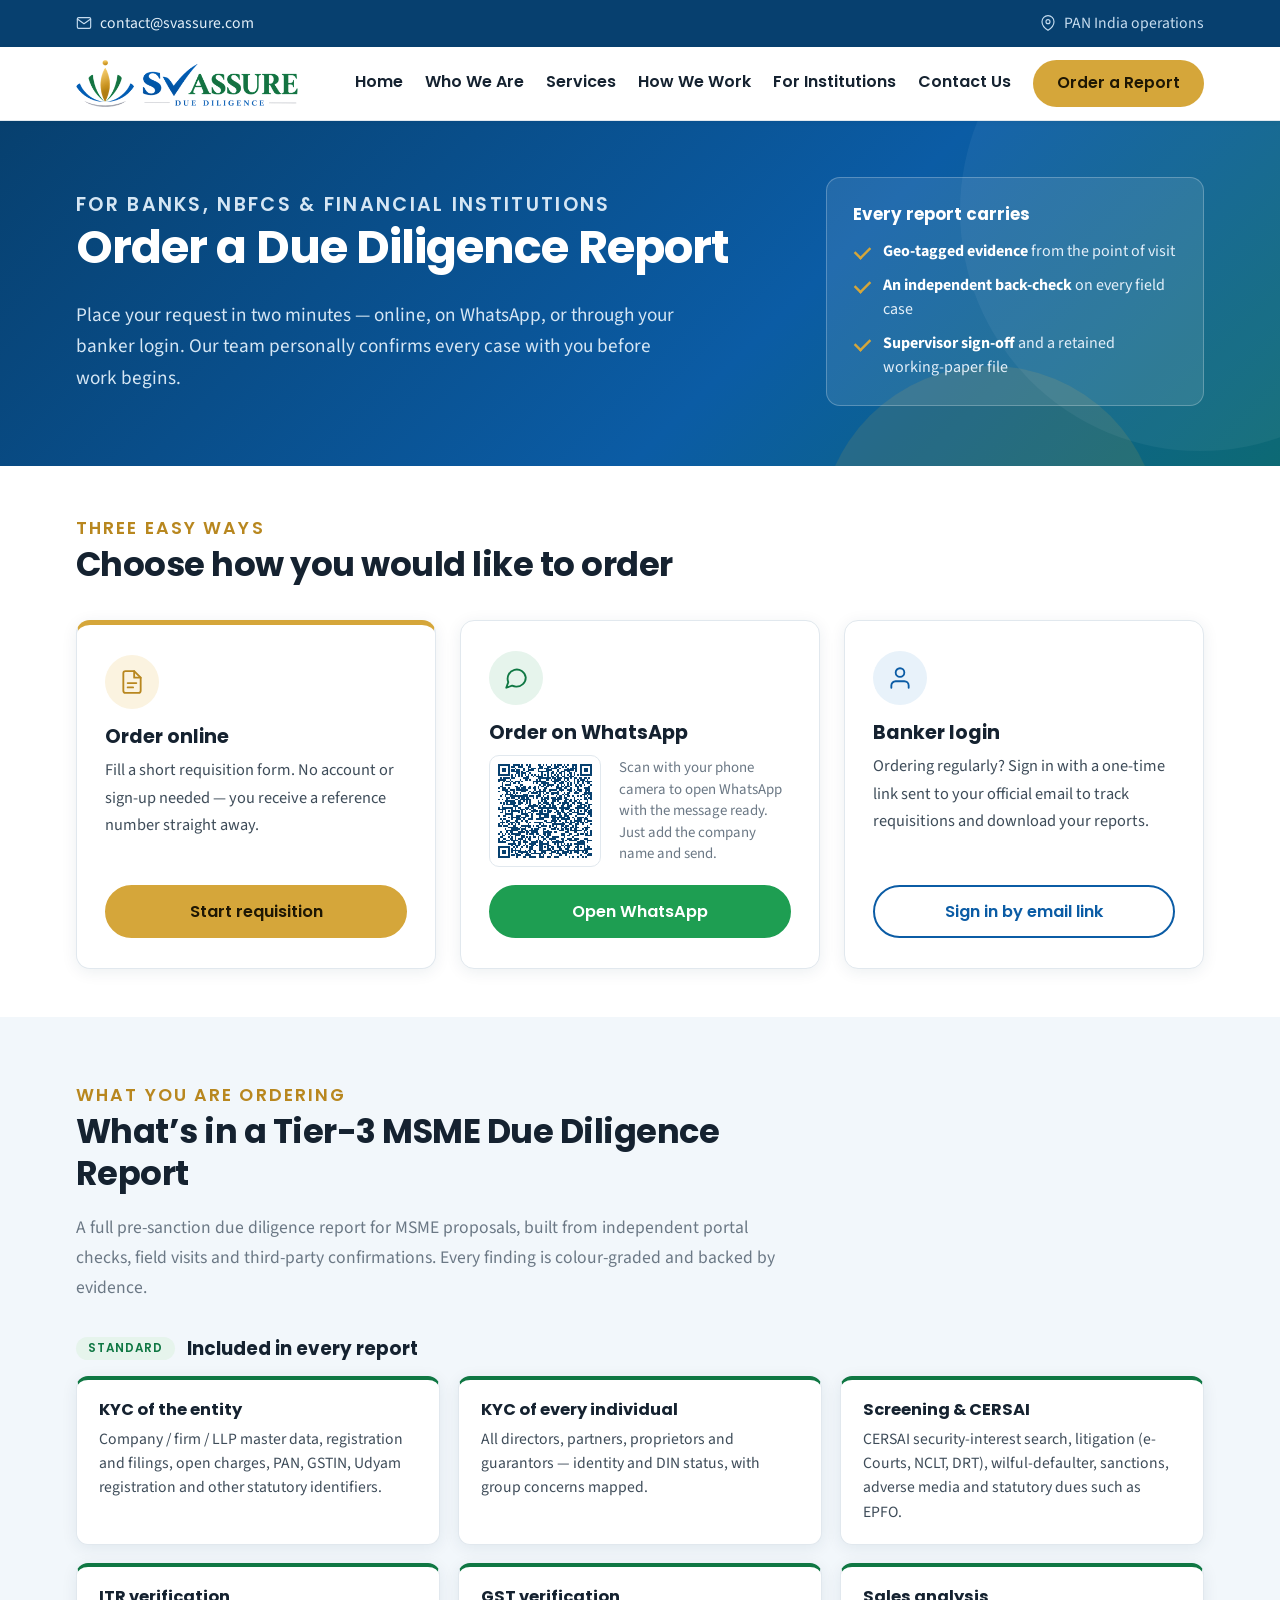
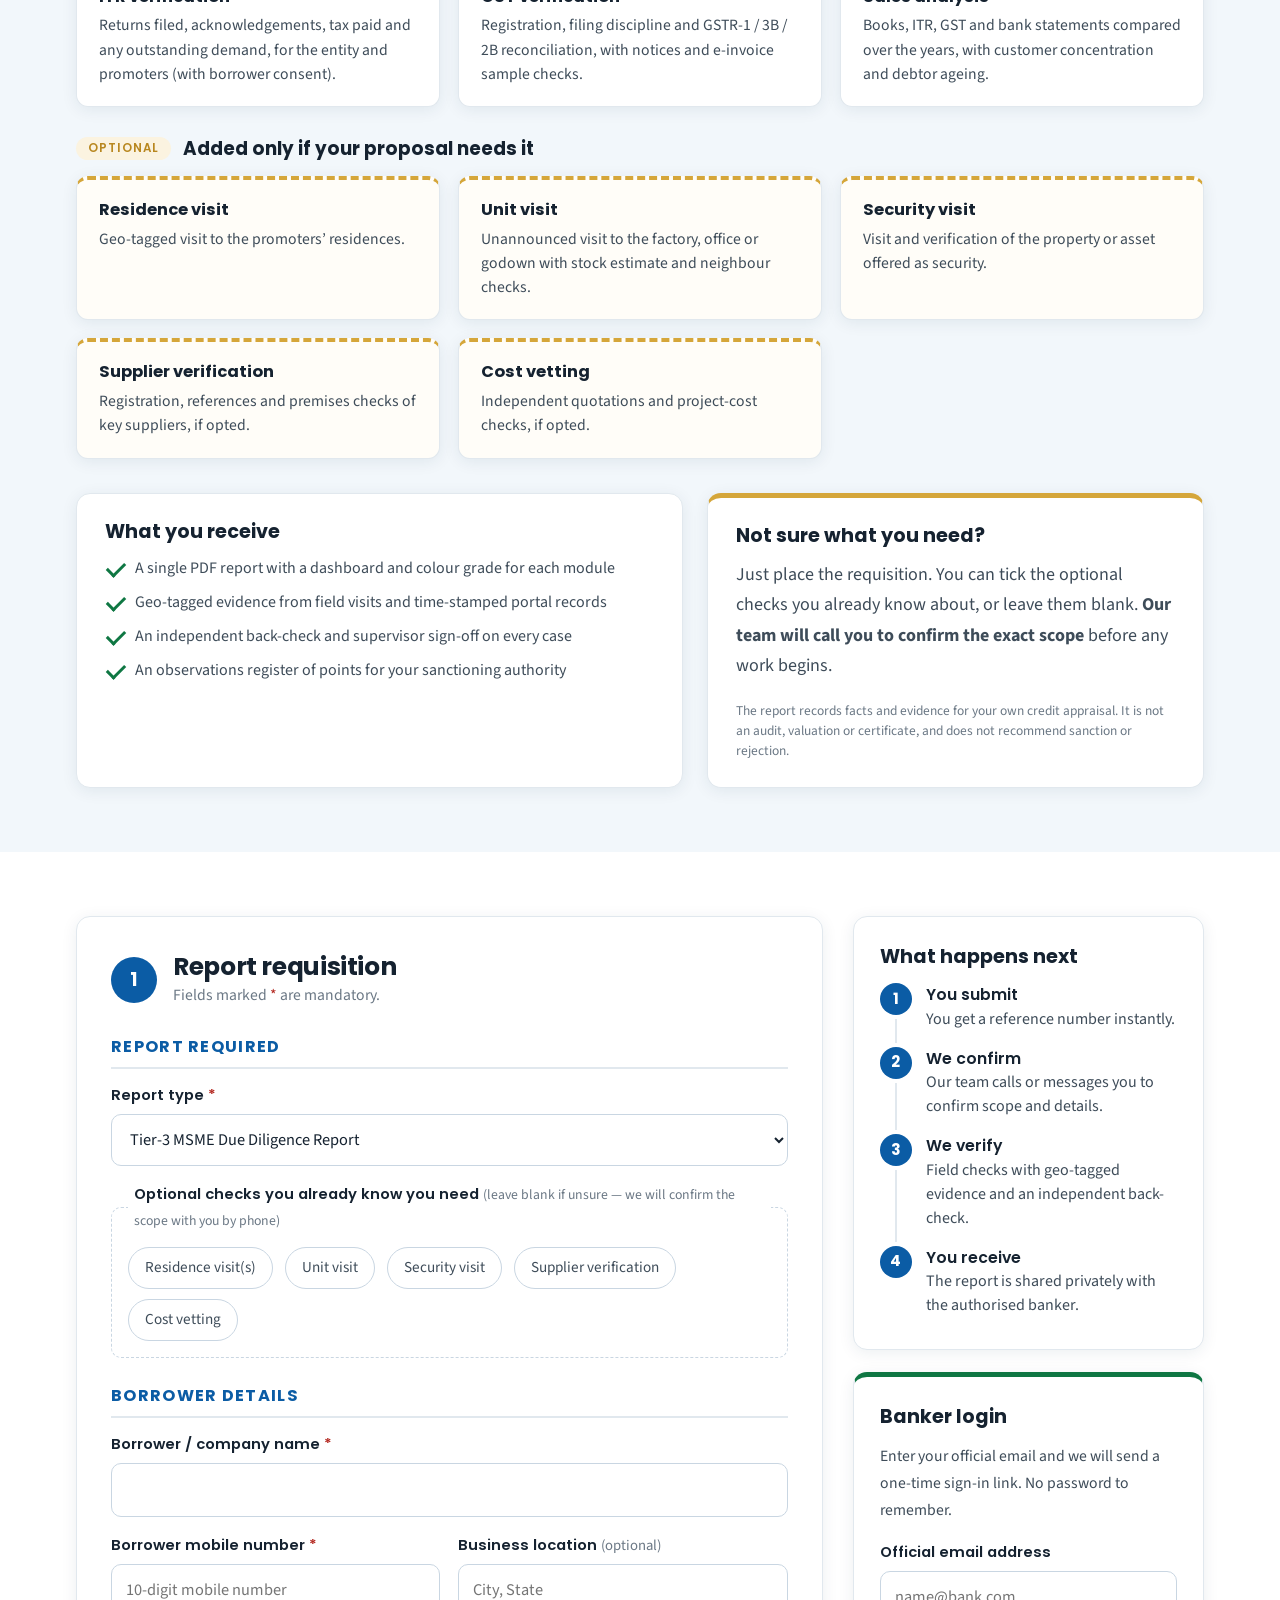
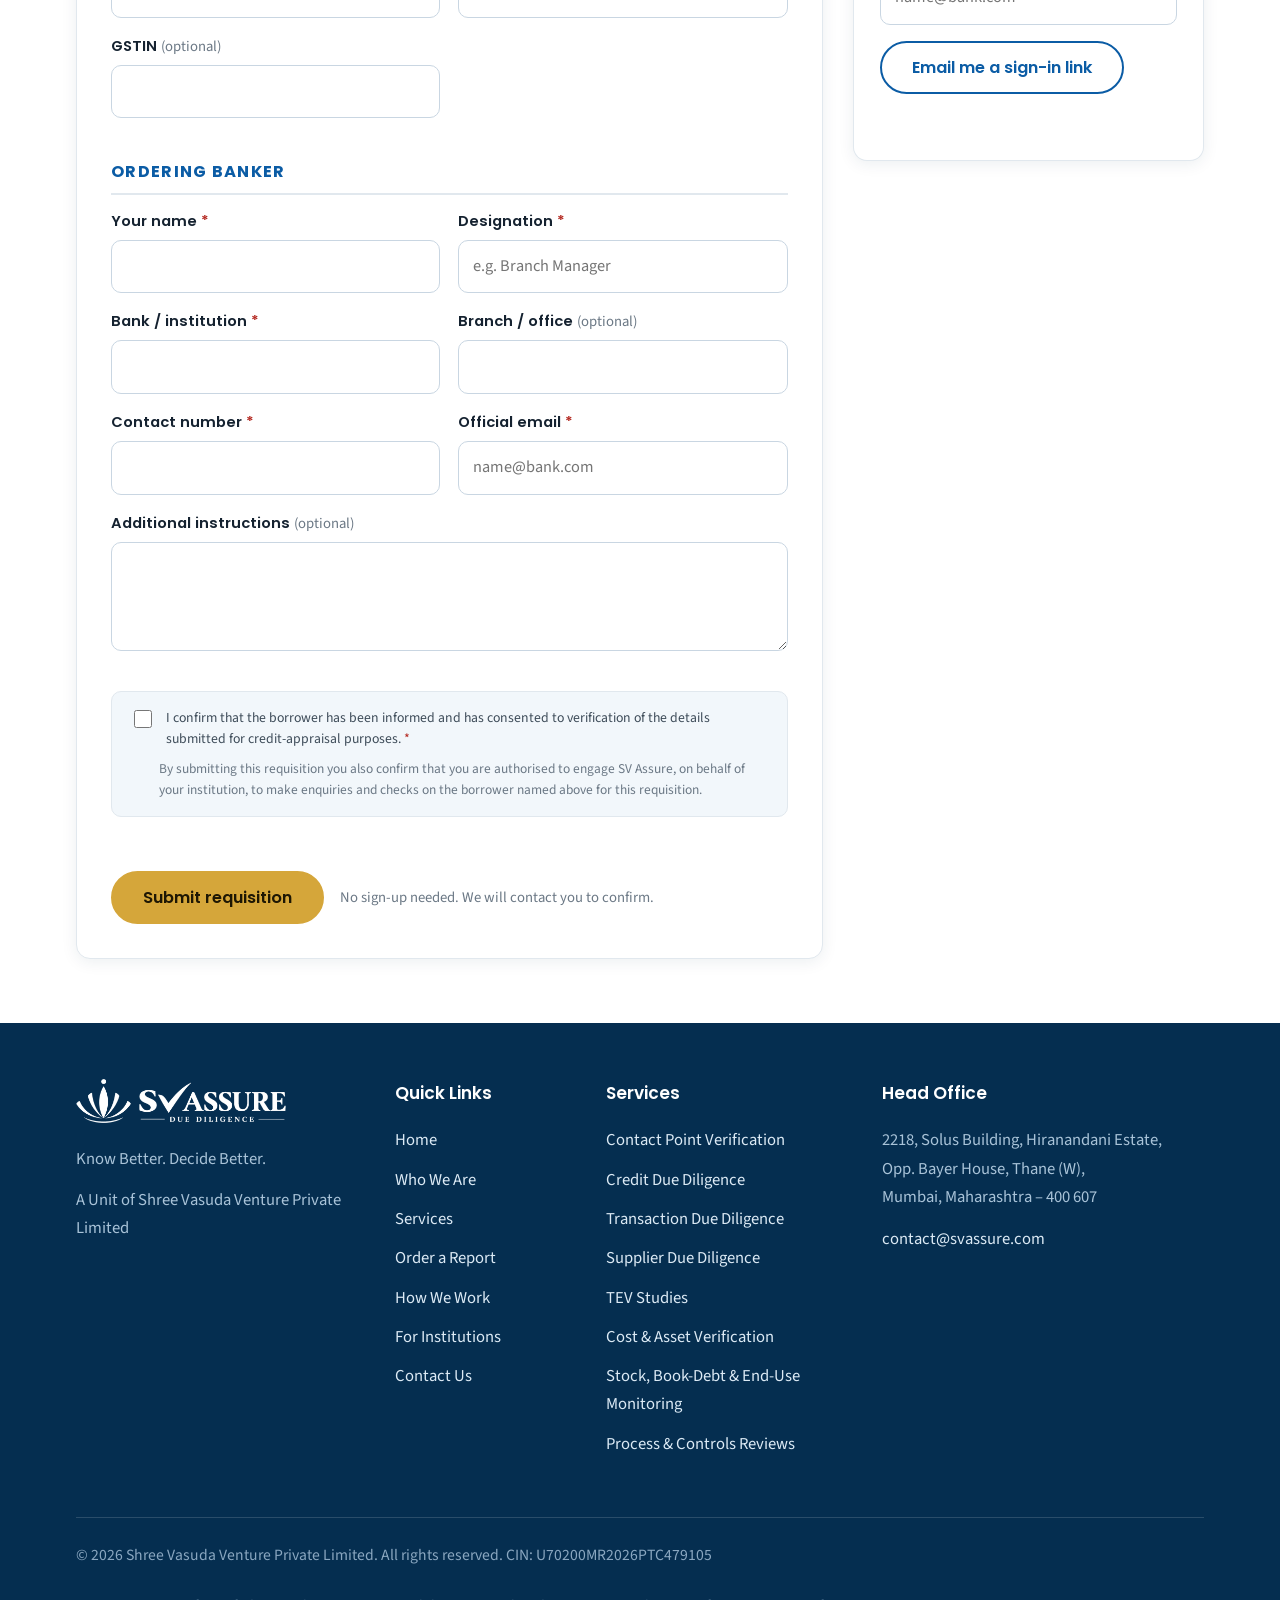
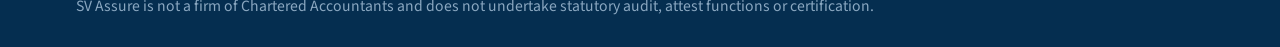
==== commit 242afe20: "Order page: report scope section, optional checks, authority as small print - Add "What's in a Tier-" ====
--- a/order-report/index.html
+++ b/order-report/index.html
@@ -78,7 +78,53 @@
   </div>
 </section>
 
-<section class="wash" id="order-form">
+<section class="wash" id="whats-included">
+  <div class="wrap">
+    <div class="sec-head">
+      <p class="eyebrow">What you are ordering</p>
+      <h2>What&rsquo;s in a Tier-3 MSME Due Diligence Report</h2>
+      <p>A full pre-sanction due diligence report for MSME proposals, built from independent portal checks, field visits and third-party confirmations. Every finding is colour-graded and backed by evidence.</p>
+    </div>
+
+    <h3 class="scope-title"><span class="tag std">Standard</span> Included in every report</h3>
+    <div class="scope-grid">
+      <div class="scope-card"><h4>KYC of the entity</h4><p>Company / firm / LLP master data, registration and filings, open charges, PAN, GSTIN, Udyam registration and other statutory identifiers.</p></div>
+      <div class="scope-card"><h4>KYC of every individual</h4><p>All directors, partners, proprietors and guarantors &mdash; identity and DIN status, with group concerns mapped.</p></div>
+      <div class="scope-card"><h4>Screening &amp; CERSAI</h4><p>CERSAI security-interest search, litigation (e-Courts, NCLT, DRT), wilful-defaulter, sanctions, adverse media and statutory dues such as EPFO.</p></div>
+      <div class="scope-card"><h4>ITR verification</h4><p>Returns filed, acknowledgements, tax paid and any outstanding demand, for the entity and promoters (with borrower consent).</p></div>
+      <div class="scope-card"><h4>GST verification</h4><p>Registration, filing discipline and GSTR-1 / 3B / 2B reconciliation, with notices and e-invoice sample checks.</p></div>
+      <div class="scope-card"><h4>Sales analysis</h4><p>Books, ITR, GST and bank statements compared over the years, with customer concentration and debtor ageing.</p></div>
+    </div>
+
+    <h3 class="scope-title"><span class="tag opt">Optional</span> Added only if your proposal needs it</h3>
+    <div class="scope-grid">
+      <div class="scope-card optional"><h4>Residence visit</h4><p>Geo-tagged visit to the promoters&rsquo; residences.</p></div>
+      <div class="scope-card optional"><h4>Unit visit</h4><p>Unannounced visit to the factory, office or godown with stock estimate and neighbour checks.</p></div>
+      <div class="scope-card optional"><h4>Security visit</h4><p>Visit and verification of the property or asset offered as security.</p></div>
+      <div class="scope-card optional"><h4>Supplier verification</h4><p>Registration, references and premises checks of key suppliers, if opted.</p></div>
+      <div class="scope-card optional"><h4>Cost vetting</h4><p>Independent quotations and project-cost checks, if opted.</p></div>
+    </div>
+
+    <div class="scope-foot">
+      <div>
+        <h3>What you receive</h3>
+        <ul class="ticklist">
+          <li>A single PDF report with a dashboard and colour grade for each module</li>
+          <li>Geo-tagged evidence from field visits and time-stamped portal records</li>
+          <li>An independent back-check and supervisor sign-off on every case</li>
+          <li>An observations register of points for your sanctioning authority</li>
+        </ul>
+      </div>
+      <div class="scope-note">
+        <h3>Not sure what you need?</h3>
+        <p>Just place the requisition. You can tick the optional checks you already know about, or leave them blank. <b>Our team will call you to confirm the exact scope</b> before any work begins.</p>
+        <p class="fine" style="margin:0">The report records facts and evidence for your own credit appraisal. It is not an audit, valuation or certificate, and does not recommend sanction or rejection.</p>
+      </div>
+    </div>
+  </div>
+</section>
+
+<section id="order-form">
   <div class="wrap">
     <div class="form-layout">
       <div class="card">
@@ -91,6 +137,14 @@
               <label class="f">Report type <span class="req">*</span>
                 <select name="reportType" required><option value="Tier-3 MSME Due Diligence Report">Tier-3 MSME Due Diligence Report</option></select>
               </label>
+              <fieldset class="modules">
+                <legend>Optional checks you already know you need <span class="opt">(leave blank if unsure &mdash; we will confirm the scope with you by phone)</span></legend>
+                <label class="chip"><input type="checkbox" name="modules" value="residence"><span>Residence visit(s)</span></label>
+                <label class="chip"><input type="checkbox" name="modules" value="unit"><span>Unit visit</span></label>
+                <label class="chip"><input type="checkbox" name="modules" value="security"><span>Security visit</span></label>
+                <label class="chip"><input type="checkbox" name="modules" value="supplier"><span>Supplier verification</span></label>
+                <label class="chip"><input type="checkbox" name="modules" value="cost"><span>Cost vetting</span></label>
+              </fieldset>
             </div>
             <div class="group">
               <h3>Borrower details</h3>
@@ -115,7 +169,7 @@
             </div>
             <div class="confirm-box">
               <label class="tick"><input type="checkbox" name="consent" required><span>I confirm that the borrower has been informed and has consented to verification of the details submitted for credit-appraisal purposes. <span class="req" style="color:var(--danger)">*</span></span></label>
-              <label class="tick"><input type="checkbox" name="authority" required><span>I confirm that I am authorised to engage SV Assure, on behalf of my institution, to make enquiries and checks on the borrower named above for this requisition. <span class="req" style="color:var(--danger)">*</span></span></label>
+              <p class="fine">By submitting this requisition you also confirm that you are authorised to engage SV Assure, on behalf of your institution, to make enquiries and checks on the borrower named above for this requisition.</p>
             </div>
             <div id="turnstile-box" class="cf-turnstile"></div>
             <p id="form-message" class="form-message" role="status" aria-live="polite"></p>
--- a/order-report/portal.css
+++ b/order-report/portal.css
@@ -140,6 +140,38 @@
 .login-box{margin-top:22px;border-top:5px solid var(--green)}
 .login-box p{font-size:.98rem}
 
+/* what's in the report */
+.scope-title{display:flex;align-items:center;gap:12px;font-size:1.15rem;margin:30px 0 16px}
+.tag{font-family:var(--head);font-weight:600;font-size:.74rem;letter-spacing:.08em;text-transform:uppercase;border-radius:30px;padding:4px 12px}
+.tag.std{background:#E6F4EC;color:var(--green)}
+.tag.opt{background:#FBF3E0;color:var(--gold-d)}
+.scope-grid{display:grid;grid-template-columns:repeat(3,1fr);gap:18px}
+.scope-card{background:#fff;border:1px solid var(--line);border-top:4px solid var(--green);border-radius:12px;padding:20px 22px;box-shadow:var(--sh)}
+.scope-card.optional{border-top:4px dashed var(--gold);background:#FFFDF8}
+.scope-card h4{font-size:1.02rem;margin:0 0 6px}
+.scope-card p{margin:0;font-size:.98rem;line-height:1.55}
+.scope-foot{display:grid;grid-template-columns:1.1fr .9fr;gap:24px;margin-top:34px}
+.scope-foot>div{background:#fff;border:1px solid var(--line);border-radius:14px;padding:26px 28px;box-shadow:var(--sh)}
+.scope-foot h3{margin-bottom:12px}
+.scope-note{border-top:5px solid var(--gold)!important}
+.ticklist{list-style:none;margin:0;padding:0}
+.ticklist li{position:relative;padding-left:30px;margin-bottom:10px;font-size:1rem;line-height:1.5}
+.ticklist li:last-child{margin-bottom:0}
+.ticklist li::before{content:'';position:absolute;left:2px;top:6px;width:15px;height:8px;border-left:3px solid var(--green);border-bottom:3px solid var(--green);transform:rotate(-45deg)}
+.fine{font-size:.84rem;line-height:1.5;color:var(--muted);margin:0 0 12px}
+.confirm-box .fine{margin:10px 0 0;padding-left:29px}
+
+/* optional modules in the form */
+fieldset.modules{border:1px dashed #C9D6E2;border-radius:10px;padding:14px 16px 6px;margin:4px 0 6px;min-width:0}
+fieldset.modules legend{font-family:var(--head);font-weight:600;font-size:.92rem;color:var(--ink);padding:0 6px}
+fieldset.modules legend .opt{font-family:var(--sans);font-weight:400;color:var(--muted);font-size:.86rem}
+.chip{display:inline-block;margin:0 8px 10px 0;cursor:pointer}
+.chip input{position:absolute;opacity:0;width:1px;height:1px}
+.chip span{display:inline-block;border:1.5px solid #C9D6E2;border-radius:30px;padding:7px 16px;font-size:.95rem;font-family:var(--sans);color:var(--body);background:#fff;transition:.15s}
+.chip:hover span{border-color:var(--blue)}
+.chip input:checked+span{background:var(--blue);border-color:var(--blue);color:#fff}
+.chip input:focus-visible+span{outline:3px solid var(--gold);outline-offset:2px}
+
 /* banker orders */
 .page-narrow{max-width:900px;margin:0 auto;padding:48px 26px 72px}
 .order-item{background:#fff;border:1px solid var(--line);border-radius:14px;box-shadow:var(--sh);padding:22px 26px;margin:0 0 16px;display:flex;gap:20px;flex-wrap:wrap;align-items:center;justify-content:space-between}
@@ -182,7 +214,7 @@
 @media(max-width:1040px){
   .hero-grid,.form-layout,.admin-order{grid-template-columns:1fr}
   .hero-card{display:none}
-  .choices{grid-template-columns:1fr}
+  .choices,.scope-grid,.scope-foot{grid-template-columns:1fr}
 }
 @media(max-width:880px){.brand img{width:206px}.topbar .r{margin-left:0;width:100%}}
 @media(max-width:680px){
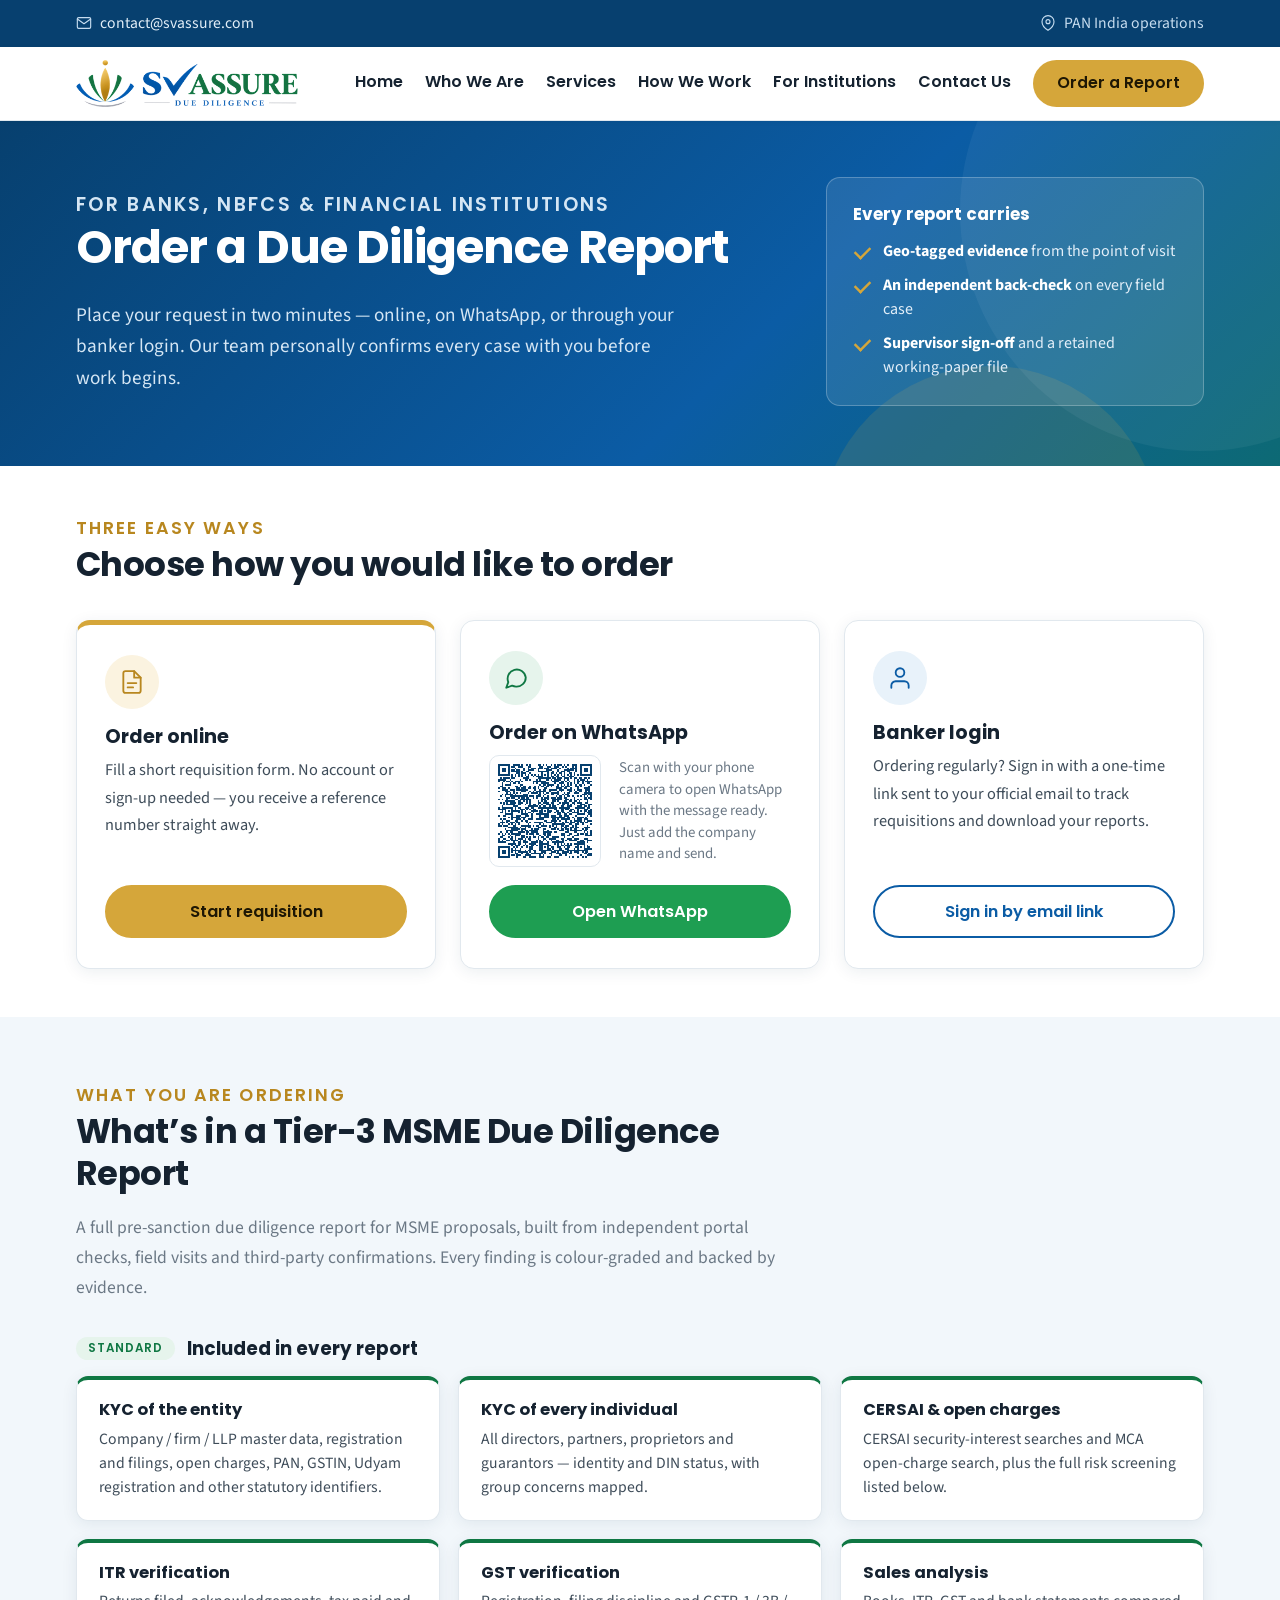
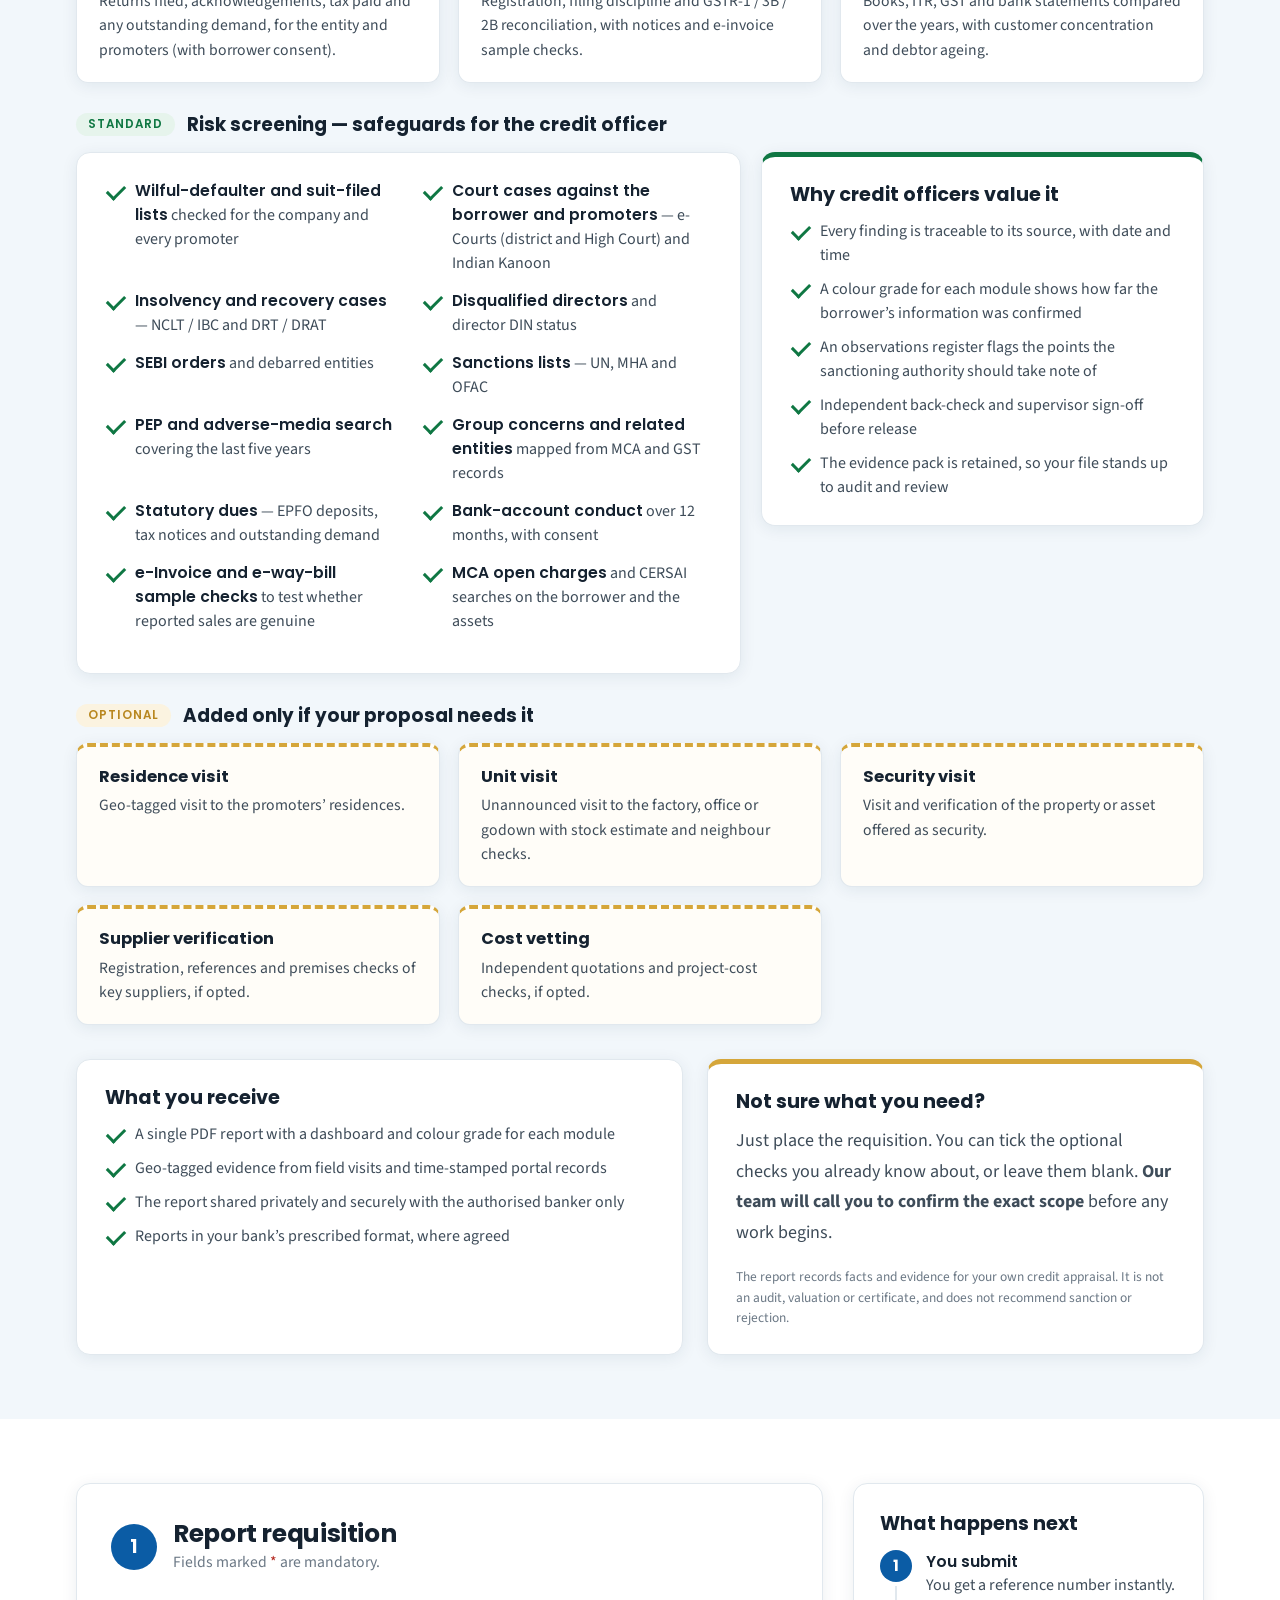
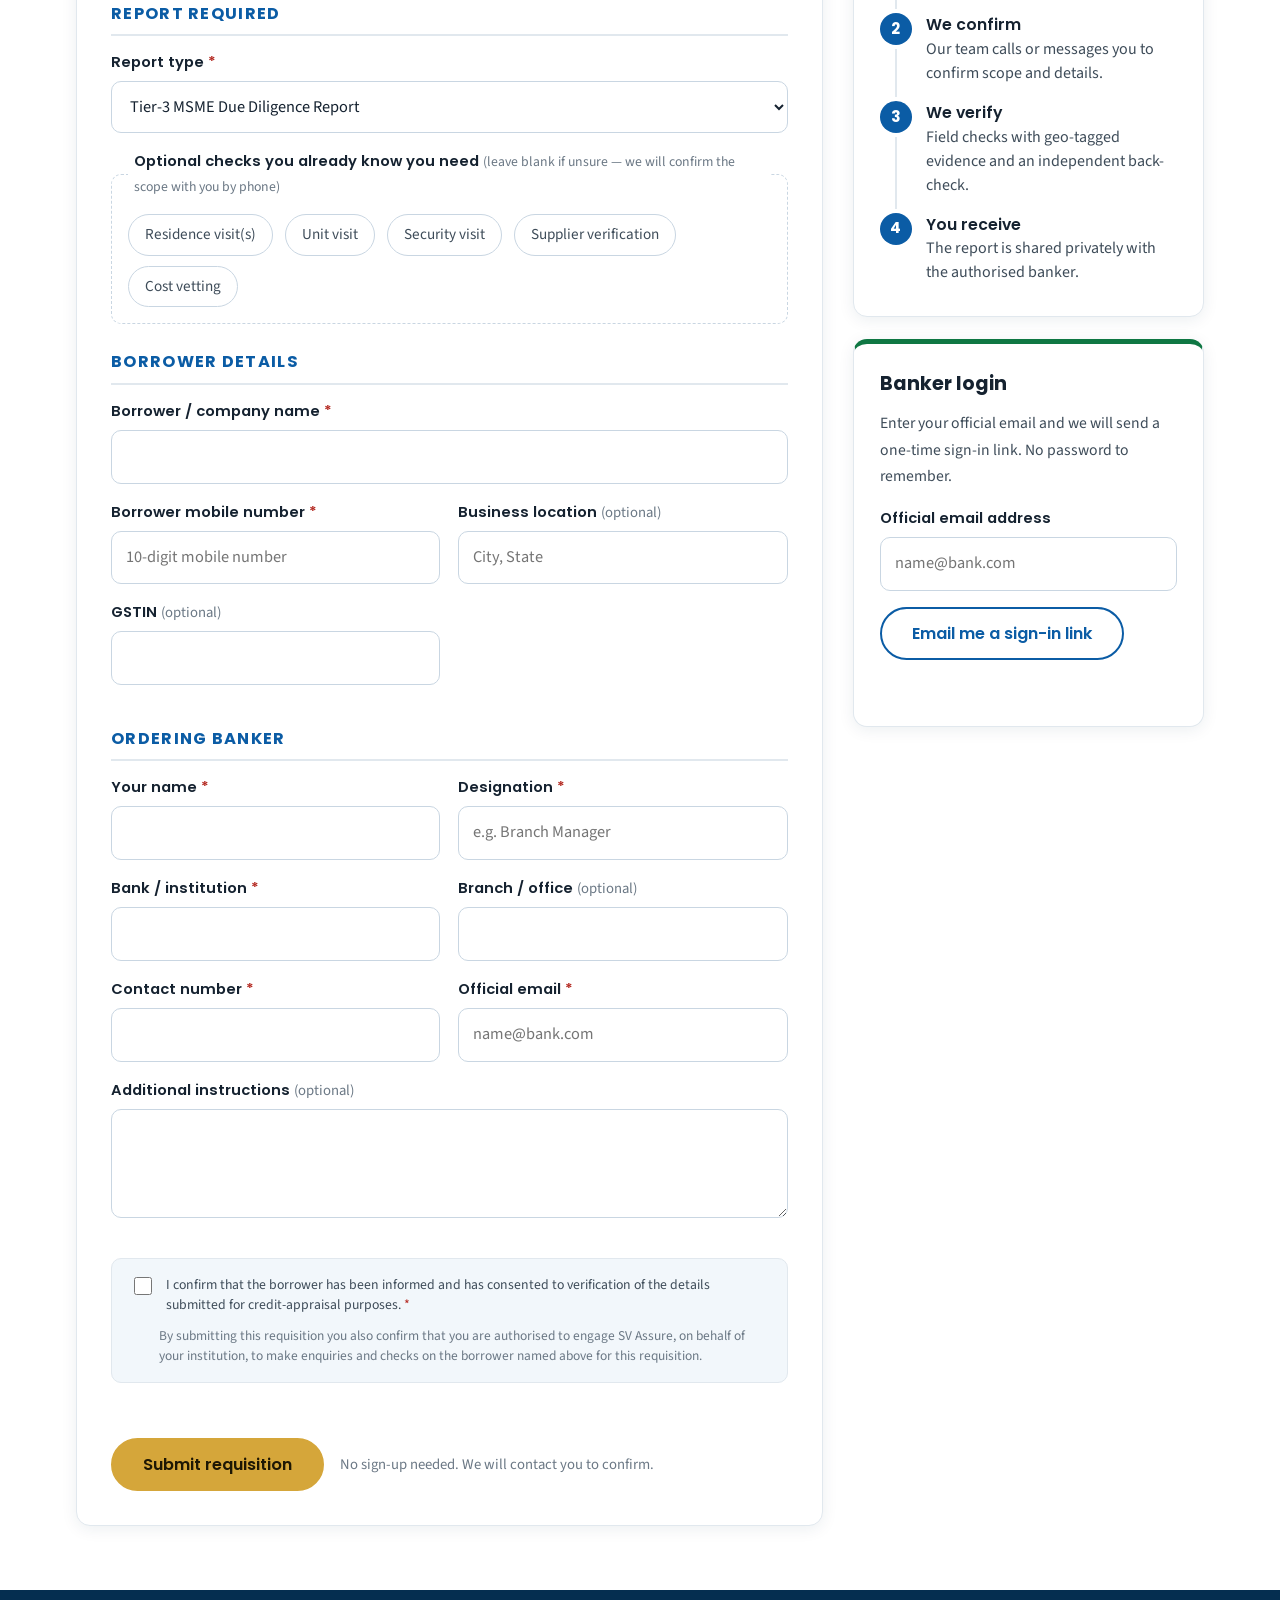
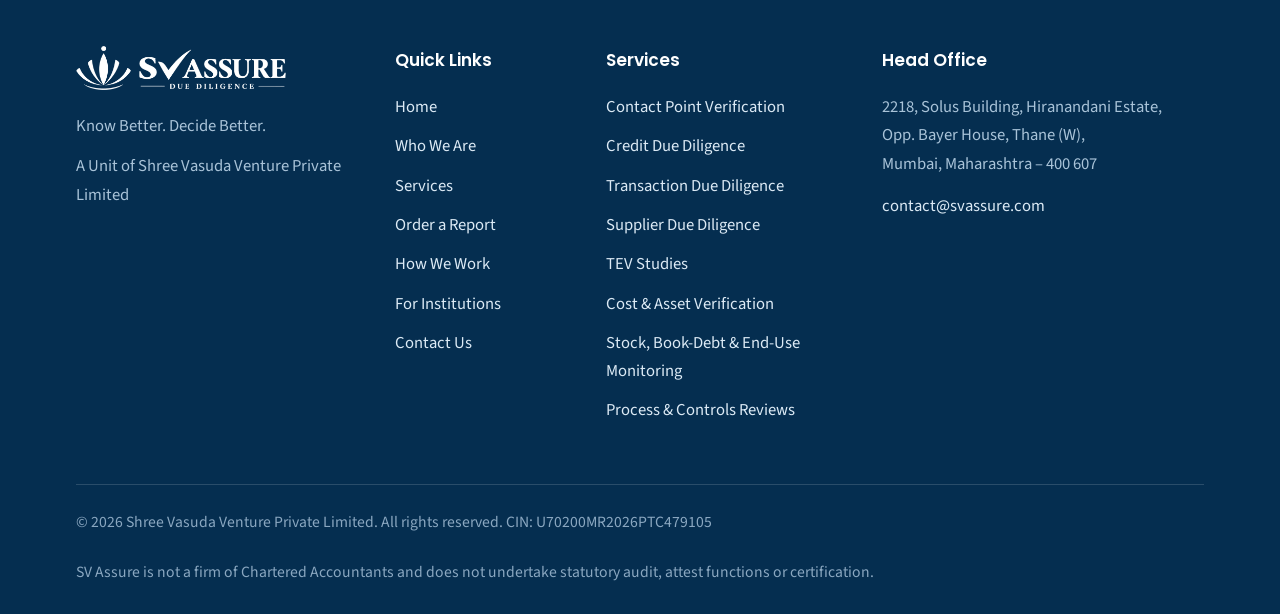
==== commit 662a2cfd: "Order page: add risk-screening panel for credit officers List the screening safeguards (wilful-defau" ====
--- a/order-report/index.html
+++ b/order-report/index.html
@@ -90,10 +90,40 @@
     <div class="scope-grid">
       <div class="scope-card"><h4>KYC of the entity</h4><p>Company / firm / LLP master data, registration and filings, open charges, PAN, GSTIN, Udyam registration and other statutory identifiers.</p></div>
       <div class="scope-card"><h4>KYC of every individual</h4><p>All directors, partners, proprietors and guarantors &mdash; identity and DIN status, with group concerns mapped.</p></div>
-      <div class="scope-card"><h4>Screening &amp; CERSAI</h4><p>CERSAI security-interest search, litigation (e-Courts, NCLT, DRT), wilful-defaulter, sanctions, adverse media and statutory dues such as EPFO.</p></div>
+      <div class="scope-card"><h4>CERSAI &amp; open charges</h4><p>CERSAI security-interest searches and MCA open-charge search, plus the full risk screening listed below.</p></div>
       <div class="scope-card"><h4>ITR verification</h4><p>Returns filed, acknowledgements, tax paid and any outstanding demand, for the entity and promoters (with borrower consent).</p></div>
       <div class="scope-card"><h4>GST verification</h4><p>Registration, filing discipline and GSTR-1 / 3B / 2B reconciliation, with notices and e-invoice sample checks.</p></div>
       <div class="scope-card"><h4>Sales analysis</h4><p>Books, ITR, GST and bank statements compared over the years, with customer concentration and debtor ageing.</p></div>
+    </div>
+
+    <h3 class="scope-title"><span class="tag std">Standard</span> Risk screening &mdash; safeguards for the credit officer</h3>
+    <div class="screen">
+      <div class="screen-list">
+        <ul class="ticklist two">
+          <li><b>Wilful-defaulter and suit-filed lists</b> checked for the company and every promoter</li>
+          <li><b>Court cases against the borrower and promoters</b> &mdash; e-Courts (district and High Court) and Indian Kanoon</li>
+          <li><b>Insolvency and recovery cases</b> &mdash; NCLT / IBC and DRT / DRAT</li>
+          <li><b>Disqualified directors</b> and director DIN status</li>
+          <li><b>SEBI orders</b> and debarred entities</li>
+          <li><b>Sanctions lists</b> &mdash; UN, MHA and OFAC</li>
+          <li><b>PEP and adverse-media search</b> covering the last five years</li>
+          <li><b>Group concerns and related entities</b> mapped from MCA and GST records</li>
+          <li><b>Statutory dues</b> &mdash; EPFO deposits, tax notices and outstanding demand</li>
+          <li><b>Bank-account conduct</b> over 12 months, with consent</li>
+          <li><b>e-Invoice and e-way-bill sample checks</b> to test whether reported sales are genuine</li>
+          <li><b>MCA open charges</b> and CERSAI searches on the borrower and the assets</li>
+        </ul>
+      </div>
+      <div class="screen-why">
+        <h3>Why credit officers value it</h3>
+        <ul class="ticklist">
+          <li>Every finding is traceable to its source, with date and time</li>
+          <li>A colour grade for each module shows how far the borrower&rsquo;s information was confirmed</li>
+          <li>An observations register flags the points the sanctioning authority should take note of</li>
+          <li>Independent back-check and supervisor sign-off before release</li>
+          <li>The evidence pack is retained, so your file stands up to audit and review</li>
+        </ul>
+      </div>
     </div>
 
     <h3 class="scope-title"><span class="tag opt">Optional</span> Added only if your proposal needs it</h3>
@@ -111,8 +141,8 @@
         <ul class="ticklist">
           <li>A single PDF report with a dashboard and colour grade for each module</li>
           <li>Geo-tagged evidence from field visits and time-stamped portal records</li>
-          <li>An independent back-check and supervisor sign-off on every case</li>
-          <li>An observations register of points for your sanctioning authority</li>
+          <li>The report shared privately and securely with the authorised banker only</li>
+          <li>Reports in your bank&rsquo;s prescribed format, where agreed</li>
         </ul>
       </div>
       <div class="scope-note">
--- a/order-report/portal.css
+++ b/order-report/portal.css
@@ -150,6 +150,13 @@
 .scope-card.optional{border-top:4px dashed var(--gold);background:#FFFDF8}
 .scope-card h4{font-size:1.02rem;margin:0 0 6px}
 .scope-card p{margin:0;font-size:.98rem;line-height:1.55}
+.screen{display:grid;grid-template-columns:1.5fr 1fr;gap:20px;align-items:start}
+.screen>div{background:#fff;border:1px solid var(--line);border-radius:14px;padding:26px 28px;box-shadow:var(--sh)}
+.screen-why{border-top:5px solid var(--green)!important}
+.screen-why h3{margin-bottom:12px}
+.ticklist.two{display:grid;grid-template-columns:1fr 1fr;gap:0 28px}
+.ticklist.two li{margin-bottom:14px}
+.ticklist b{font-family:var(--head);font-weight:600;color:var(--ink);font-size:.97rem}
 .scope-foot{display:grid;grid-template-columns:1.1fr .9fr;gap:24px;margin-top:34px}
 .scope-foot>div{background:#fff;border:1px solid var(--line);border-radius:14px;padding:26px 28px;box-shadow:var(--sh)}
 .scope-foot h3{margin-bottom:12px}
@@ -214,7 +221,8 @@
 @media(max-width:1040px){
   .hero-grid,.form-layout,.admin-order{grid-template-columns:1fr}
   .hero-card{display:none}
-  .choices,.scope-grid,.scope-foot{grid-template-columns:1fr}
+  .choices,.scope-grid,.scope-foot,.screen{grid-template-columns:1fr}
+  .ticklist.two{grid-template-columns:1fr}
 }
 @media(max-width:880px){.brand img{width:206px}.topbar .r{margin-left:0;width:100%}}
 @media(max-width:680px){
